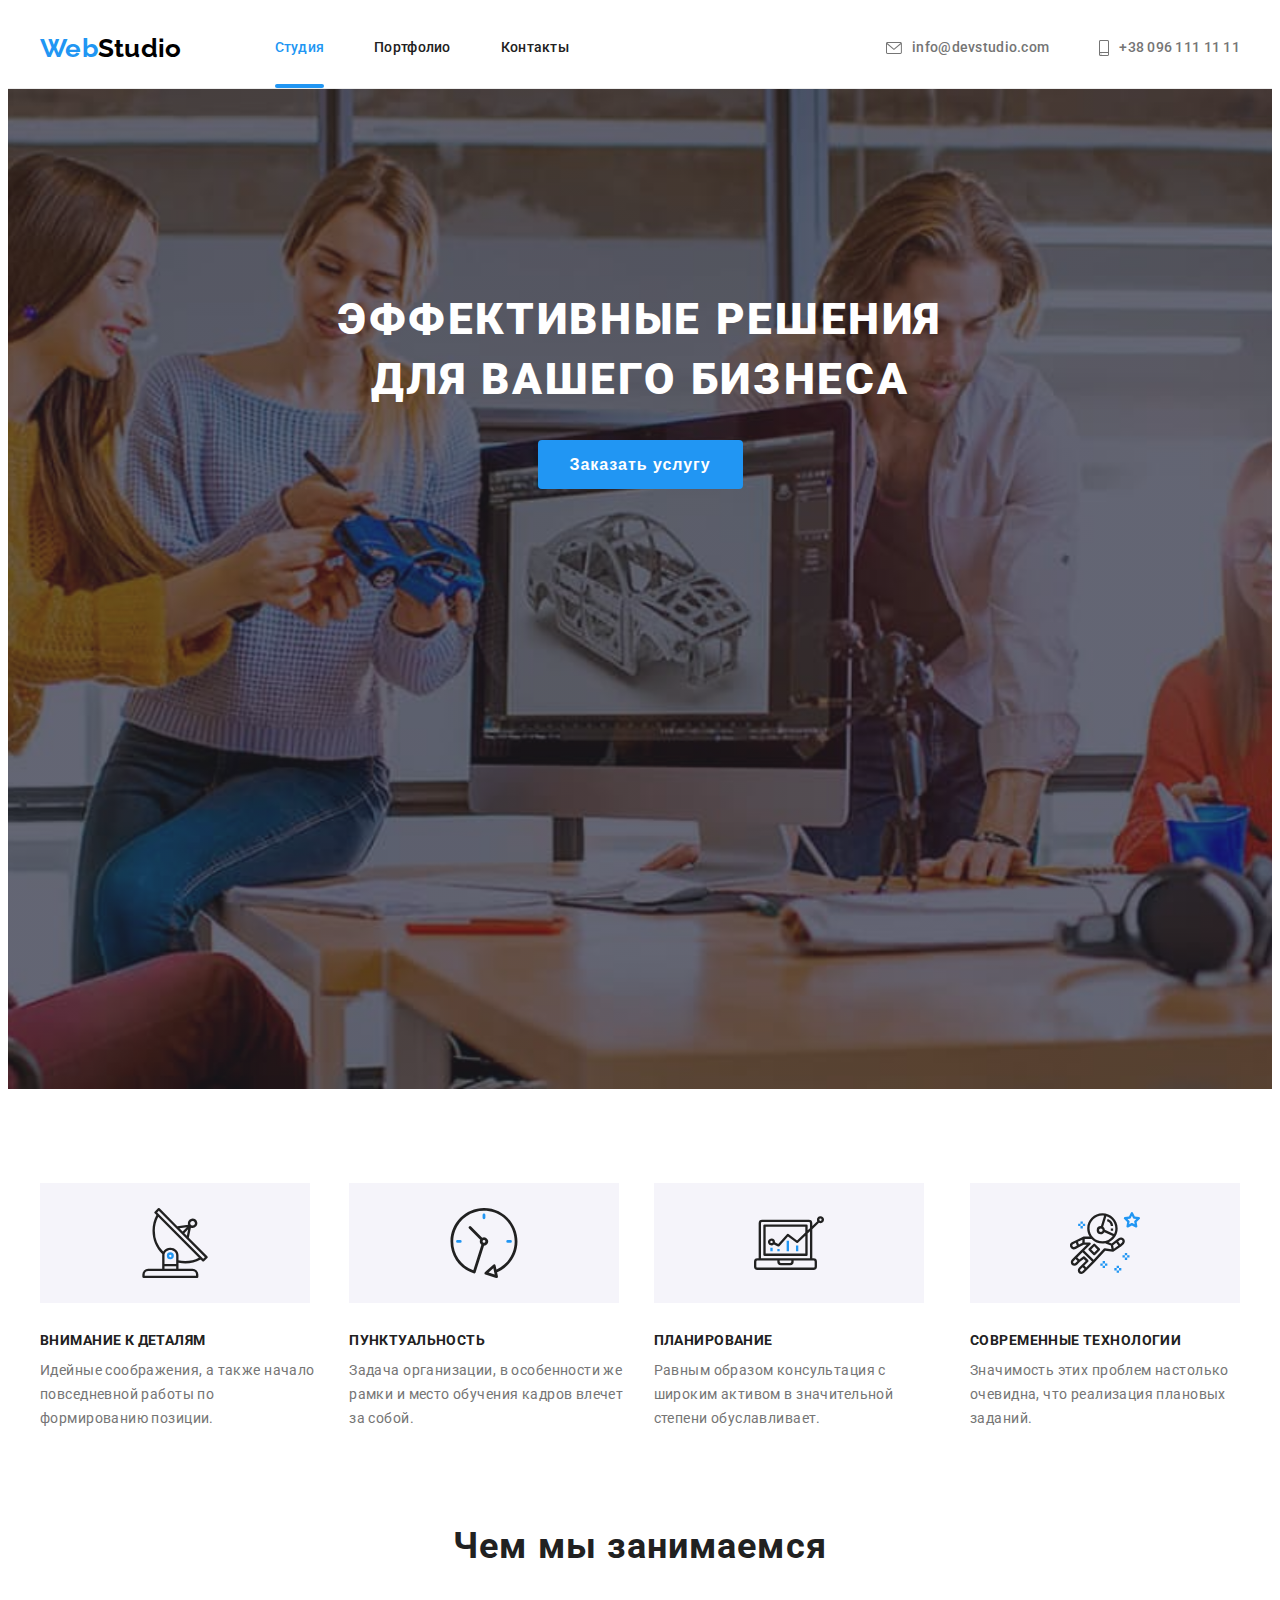
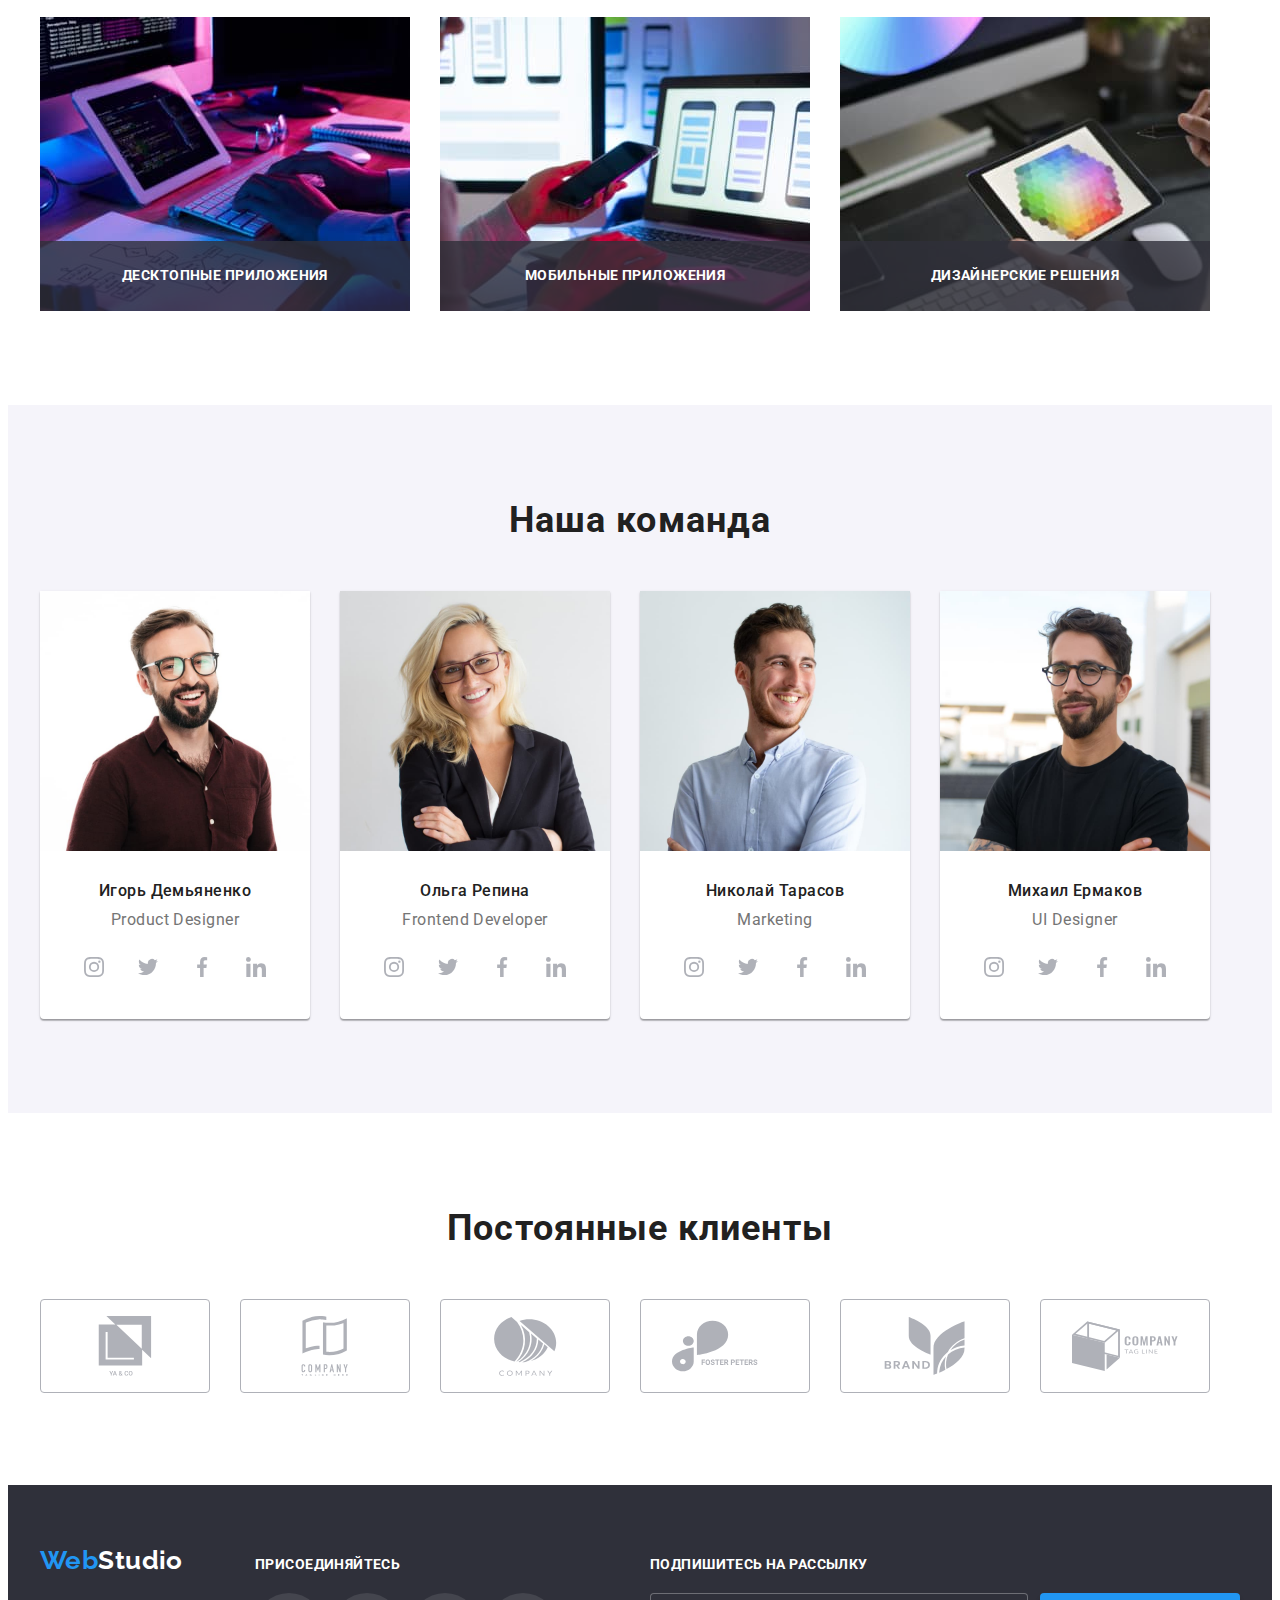
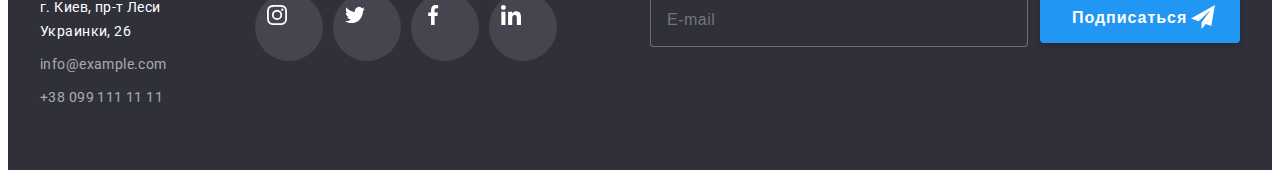
==== index.html @ f6c17d94 "sass" ====
<!DOCTYPE html>
<html lang="ru">
    <head>
        <meta charset="UTF-8">
        <meta http-equiv="X-UA-Compatible" content="IE=edge">
        <meta name="viewport" content="width=device-width, initial-scale=1.0">
        <title>Document</title>
        <link rel="preconnect" href="https://fonts.gstatic.com">
        <link href="https://fonts.googleapis.com/css2?family=Raleway:wght@700&family=Roboto:wght@400;500;700;900&display=swap"
            rel="stylesheet">
            <link rel="stylesheet" href="https://cdnjs.cloudflare.com/ajax/libs/modern-normalize/1.0.0/modern-normalize.min.css"
                integrity="sha512-ISS7cAi1PEhQ8jnbJpJZMd29NlhNj4AWYyLOSp2CE/CsHxTCu+r+t0D2yoJudVrd0/8fTVPUVDzY5Tvli75u/g=="
                crossorigin="anonymous" referrerpolicy="no-referrer" />
        <link rel="stylesheet" href="./css/styles.css">
    </head>
    <body>
            <!-- Header -->
            <header class="header">
                <div class="container main-nav">
                <nav>
                    <div class="main-nav">
                    <a href="" class="logo"><span class="logo-web">Web</span>Studio</a>
                    <ul class="site-nav">
                        <li class="item"><a href="" class="site-nav-list current">Студия</a></li>
                        <li class="item"><a href="portfolio.html" class="site-nav-list">Портфолио</a></li>
                        <li class="item"><a href="" class="site-nav-list">Контакты</a></li>
                    </ul>
                    </div>
                </nav>
                <ul class="site-link">
                    <li class="item">
                        <a href="info@devstudio.com" class="link">
                            <svg class="header-icons" width=16px height=12px>
                                <use href="./images/icons.svg#icon-envelope"></use>
                            </svg>
                            info@devstudio.com</a></li>
                   <li class="item"><a href="tel:+380961111111" class="link">
                    <svg class="header-icons" width=10px height=16px>
                        <use href="./images/icons.svg#icon-smartphone"></use>
                    </svg>
                    +38 096 111 11 11</a></li>
                </ul>
                </div>
            </header>
            <main>
                <!-- Герой -->
                <section class="hero">
                    <h1 class="hero-title">Эффективные решения для вашего бизнеса</h1>
                    <p><button type="button" class="button" data-modal-open>Заказать услугу</button></p>
                <!-- Модальное окно -->
                    <div class="backdrop is-hidden" data-modal>
                        <div class="modal">
                            <form class="form">
                                
                                <b class="bold">Оставьте свои данные, мы вам перезвоним</b>
                                <label class="label">
                                    <span class="label-name">Имя</span>
                                    <svg class="form-icons" width=18px height=18px>
                                        <use href="./images/icons.svg#icon-person-black-18dp-1-1"> </use>
                                    </svg>
                                    <input type="text" name="name" class="input">
                                </label>
                                <label class="label">
                                   <span class="label-name">Телефон</span>
                                    <svg class="form-icons" width=18px height=18px>
                                        <use href="./images/icons.svg#icon-phone-black-18dp-1-1"> </use>
                                    </svg>
                                    <input type="tel" name="tel" class="input">
                                </label>
                                <label class="label">
                                    <span class="label-name">Почта</span>
                                    <svg class="form-icons" width=18px height=18px>
                                        <use href="./images/icons.svg#icon-email-black-18dp-1-1"> </use>
                                    </svg>
                                    <input type="email" name="email" class="input">
                                </label>
                                <label class="label">
                                    <span class="label-name">Коментарии</span>
                                    <textarea class="textarea" name="comments" placeholder="Введите текст"></textarea>
                                </label>
                                <label class="checkox-label">
                                <input type="checkbox" name="policy" class="checkbox">
                                <span class="checkbox-text"><span class="checkbox-icon"></span>Соглашаюсь с рассылкой и
                                    принимаю
                                    <a href="" class="checkbox-link">Условия договора</a>
                                </span>
                            </label>
                                <button type="submit" class="submit-button">Отправить</button>
                                
                            </form>
                            <button class="close-button" data-modal-close>
                                <svg width=18px height=18px>
                                    <use href="./images/icons.svg#icon-close"></use>
                                </svg>
                            </button>
                        </div>

                    </div>
                </section>
                <!-- Advantage -->
                <section class="advantage section">
                    <!-- Скрытый заголовок -->
                    <div class="container">
                    <h2 class="visually-hidden">Преимущество компании</h2>
                    <ul class="advantage-list">
                        <li class="box">
                            <div class="icons">
                                <svg class="advantage-icons"width=70px height=70px >
                                    <use href="./images/icons.svg#icon-advantage1" > </use>
                                </svg>
                            </div>
                            <h3 class="advantage-title">Внимание к деталям</h3>
                            <p>Идейные соображения, а также начало повседневной работы по формированию позиции.</p>
                        </li>
                        <li class="box">
                            <div class="icons">
                            <svg class="advantage-icons" width=70px height=70px >
                                <use href="./images/icons.svg#icon-advantage2"> </use>
                            </svg>
                            </div>
                            <h3 class="advantage-title">Пунктуальность</h3>
                            <p>Задача организации, в особенности же рамки и место обучения кадров влечет за собой.</p>
                        </li>
                        <li class="box">
                            <div class="icons">
                            <svg class="advantage-icons"width=70px height=70px >
                                <use href="./images/icons.svg#icon-advantage3"> </use>
                            </svg>
                            </div>
                            <h3 class="advantage-title">Планирование</h3>
                            <p>Равным образом консультация с широким активом в значительной степени обуславливает.</p>
                        <li class="box">
                            <div class="icons">
                            <svg class="advantage-icons"width=70px height=70px >
                                <use href="./images/icons.svg#icon-advantage4"> </use>
                            </svg>
                            </div>
                            <h3 class="advantage-title">Современные технологии</h3>
                            <p>Значимость этих проблем настолько очевидна, что реализация плановых заданий.</p>
                        </li>
                    </ul>
                    </div>
                </section>
                <!-- Сфера деятельности -->
                <section class="framework-section">
                    <div class="container">
                    <h2 class="section-title">Чем мы занимаемся</h2>
                    <ul class="framework-list"> 
                        <li class="box">
                            <div class="overlay">
                                <img src="images/comp.jpg" alt="Компьютер" width="370">
                        <div class="framework-description">
                            <p class="text">Десктопные приложения</p>
                        </div>
                        </div>
                        </li>
                        
                            <li class="box">
                                <div class="overlay">
                                    <img src="images/tel.jpg" alt="Телефон" width="370">
                        <div class="framework-description">
                            <p class="text">Мобильные приложения</p>
                        </div>
                        </div>
                        </li>
                        
                        <li class="box">
                            <div class="overlay">
                                <img src="images/plan.jpg" alt="Планшет" width="370">
                        <div class="framework-description">
                            <p class="text">Дизайнерские решения</p>
                        </div>
                        </div>
                        </li>
                    </ul>
                    </div>
                </section>
                <!-- Команда -->
                <section class="team-section">
                    <div class="container">
                    <h2 class="section-title">Наша команда</h2>
                    <ul class="team-list">
                        <li class="team-box">
                            <img src="images/igor.jpg" alt="Игорь Демьяненко" width="270">
                            <div class="image-description">
                           <h3 class="team-title">Игорь Демьяненко</h3>
                            <p class="team-desctiption">Product Designer</p>
                            </div>
                            <div class="team-social">
                            <ul class="svg-list">
                                <li class="list-social">
                                    <a href="" class="team-link">
                                    <svg class="team-svg">
                                        <use href="./images/icons.svg#icon-instagram"></use>
                                    </svg>
                                    </a>
                                </li>
                                <li class="list-social">
                                    <a href="" class="team-link">
                                    <svg class="team-svg">
                                        <use href="./images/icons.svg#icon-twitter"></use>
                                    </svg>
                                    </a>
                                </li>
                                <li class="list-social">
                                    <a href="" class="team-link">
                                    <svg class="team-svg">
                                        <use href="./images/icons.svg#icon-facebook"></use>
                                    </svg>
                                    </a>
                                </li>
                                <li class="list-social">
                                    <a href="" class="team-link">
                                    <svg class="team-svg">
                                        <use href="./images/icons.svg#icon-linkedin"></use>
                                    </svg>
                                    </a>
                                </li>
                            </ul>
                            </div>
                        </li>
                        <li class="team-box">
                            <img src="images/olga.jpg" alt="Ольга Репина" width="270">
                            <div class="image-description">
                            <h3 class="team-title">Ольга Репина</h3>
                            <p class="team-desctiption">Frontend Developer</p>
                            </div>
                            <div class="team-social">
                                <ul class="svg-list">
                                    <li class="list-social">
                                        <a href="" class="team-link">
                                            <svg class="team-svg">
                                                <use href="./images/icons.svg#icon-instagram"></use>
                                            </svg>
                                        </a>
                                    </li>
                                    <li class="list-social">
                                        <a href="" class="team-link">
                                            <svg class="team-svg">
                                                <use href="./images/icons.svg#icon-twitter"></use>
                                            </svg>
                                        </a>
                                    </li>
                                    <li class="list-social">
                                        <a href="" class="team-link">
                                            <svg class="team-svg">
                                                <use href="./images/icons.svg#icon-facebook"></use>
                                            </svg>
                                        </a>
                                    </li>
                                    <li class="list-social">
                                        <a href="" class="team-link">
                                            <svg class="team-svg">
                                                <use href="./images/icons.svg#icon-linkedin"></use>
                                            </svg>
                                        </a>
                                    </li>
                                </ul>
                            </div>
                        </li>
                        <li class="team-box">
                            <img src="images/kolya.jpg" alt="Николай Тарасов" width="270">
                            <div class="image-description">
                            <h3 class="team-title">Николай Тарасов</h3>
                            <p class="team-desctiption">Marketing</p>
                            </div>
                            <div class="team-social">
                                <ul class="svg-list">
                                    <li class="list-social">
                                        <a href="" class="team-link">
                                            <svg class="team-svg">
                                                <use href="./images/icons.svg#icon-instagram"></use>
                                            </svg>
                                        </a>
                                    </li>
                                    <li class="list-social">
                                        <a href="" class="team-link">
                                            <svg class="team-svg">
                                                <use href="./images/icons.svg#icon-twitter"></use>
                                            </svg>
                                        </a>
                                    </li>
                                    <li class="list-social">
                                        <a href="" class="team-link">
                                            <svg class="team-svg">
                                                <use href="./images/icons.svg#icon-facebook"></use>
                                            </svg>
                                        </a>
                                    </li>
                                    <li class="list-social">
                                        <a href="" class="team-link">
                                            <svg class="team-svg">
                                                <use href="./images/icons.svg#icon-linkedin"></use>
                                            </svg>
                                        </a>
                                    </li>
                                </ul>
                            </div>
                        </li>
                        <li class="team-box">
                            <img src="images/misha.jpg" alt="Михаил Ермаков" width="270">
                            <div class="image-description">
                            <h3 class="team-title">Михаил Ермаков</h3>
                            <p class="team-desctiption">UI Designer</p>
                            </div>
                            <div class="team-social">
                                <ul class="svg-list">
                                    <li class="list-social">
                                        <a href="" class="team-link">
                                            <svg class="team-svg">
                                                <use href="./images/icons.svg#icon-instagram"></use>
                                            </svg>
                                        </a>
                                    </li>
                                    <li class="list-social">
                                        <a href="" class="team-link">
                                            <svg class="team-svg">
                                                <use href="./images/icons.svg#icon-twitter"></use>
                                            </svg>
                                        </a>
                                    </li>
                                    <li class="list-social">
                                        <a href="" class="team-link">
                                            <svg class="team-svg">
                                                <use href="./images/icons.svg#icon-facebook"></use>
                                            </svg>
                                        </a>
                                    </li>
                                    <li class="list-social">
                                        <a href="" class="team-link">
                                            <svg class="team-svg">
                                                <use href="./images/icons.svg#icon-linkedin"></use>
                                            </svg>
                                        </a>
                                    </li>
                                </ul>
                            </div>
                        </li>
                    </ul>
                    </div>
                </section>
                <!-- CLIENTS -->
                <section class="client-section">
                    <div class="container">
                        <h2 class="clients-title">Постоянные клиенты</h2>
        
                        <ul class="clients">
                            <li class="clients-list">
                               <a href="" class="clients-link">
                                    <svg class="clients-svg"  width=106px height=60px>
                                    <use href="./images/icons.svg#icon-client1"></use>
                                </svg>
                                </a>
                            </li>
                            <li class="clients-list">
                                <a href="" class="clients-link">
                                <svg class="clients-svg" width=106px height=60px>
                                <use href="./images/icons.svg#icon-client2"></use>
                            </svg>
                            </a>
                        </li>
                            <li class="clients-list">
                                <a href="" class="clients-link">
                                <svg class="clients-svg" width=106px height=60px>
                                <use href="./images/icons.svg#icon-client3"></use>
                            </svg>
                            </a>
                        </li>
                            <li class="clients-list">
                            <a href="" class="clients-link">
                                <svg class="clients-svg" width=106px height=60px>
                                    <use href="./images/icons.svg#icon-client4"></use>
                                </svg>
                            </a>
                            </li>
                            <li class="clients-list">
                                <a href="" class="clients-link">
                                <svg class="clients-svg" width=106px height=60px>
                                    <use href="./images/icons.svg#icon-client5"></use>
                                </svg>
                                </a>
                            </li>
                            <li class="clients-list">
                                <a href="" class="clients-link">
                                <svg class="clients-svg" width=106px height=60px>
                                    <use href="./images/icons.svg#icon-client6" ></use>
                                </svg>
                                </a>
                            </li>
                        </ul>
               
                    </div>
                </section>
                </a>

            </main>

            <!-- Footer  -->
            <footer class="footer">
                <div class="footer-container">
               <div class="address-div">
                <a href="" class="logo-footer"><span class="logo-web">Web</span>Studio</a>
                <address class="address">
                    <span class="address-company">г. Киев, пр-т Леси Украинки, 26</span>
                    <a href="info@example.com" class="address-link">info@example.com</a>
                    <a href="tel:+380991111111" class="address-link">+38 099 111 11 11</a>
                </address>
                </div>
                <div class="address-social">
                   <p class="social-tittle">Присоединяйтесь</p>
                <ul class="social-icons">
                    <li class="list-social">
                        <a href="" class="footer-link">
                            <svg class="footer-svg">
                                <use href="./images/icons.svg#icon-instagram"></use>
                            </svg>
                        </a>
                    </li>
                    <li class="list-social">
                        <a href="" class="footer-link">
                            <svg class="footer-svg">
                                <use href="./images/icons.svg#icon-twitter"></use>
                            </svg>
                        </a>
                    </li>
                    <li class="list-social">
                        <a href="" class="footer-link">
                            <svg class="footer-svg">
                                <use href="./images/icons.svg#icon-facebook"></use>
                            </svg>
                        </a>
                    </li>
                    <li class="list-social">
                        <a href="" class="footer-link">
                            <svg class="footer-svg">
                                <use href="./images/icons.svg#icon-linkedin"></use>
                            </svg>
                        </a>
                    </li>
                    </ul>
                </div>
                
                <form class="email-forms">
                    <p class="form-tittle">Подпишитесь на рассылку</p>
                    <label class="email-label" for="">
                        <input type="email" name="email" class="email" placeholder="E-mail">
                        <button class="email-button" type="submit">Подписаться
                        <svg class="email-icon" width=24px height=24px>
                            <use href="./images/icons.svg#icon-icon-send-1"></use>
                        </svg>
                        </button>
                    </label>
                </form>
                </div>
                
            </footer>

                                <!-- Модальное окно
                                <div class="backdrop is-hidden">
                                    <div class="modal">
                                        <button class="close-button">
                                            <svg width=18px height=18px>
                                                <use href="./images/icons.svg#icon-close"></use>
                                            </svg>
                                        </button>
                                    </div>
                                
                                </div> -->


            <script src="./js/modal.js"></script>
    </body>
</html>
---- css/styles.css ----
/* title text  #212121 */
/* description #757575 */
:root {
  --title-text-color: #212121;
  --description-color: #757575;
  --accent-color: #2196f3;
  --white-color: #ffffff;
  --icons-color: #afb1b8;
  --bcg-footer: #2f303a;
  --main-margin: 30px;
}
ul {
  list-style: none;
  margin: 0;
  padding: 0;
}
p {
  margin: 0;
  padding: 0;
}

h1,
h2,
h3,
h4,
h5,
h6 {
  margin: 0;
  padding: 0;

  color: var(--title-text-color);

  font-weight: 500;
  font-size: 16px;
  line-height: 1.19;
  letter-spacing: 0.03em;
}

.container {
  width: 1200px;
  margin: 0 auto;
  padding-left: 15px;
  padding-right: 15px;
}

.section {
  padding-top: 94px;
}

img {
  display: block;
}

body {
  color: var(--description-color);

  font-family: Roboto, sans-serif;
  font-weight: 400;
  font-size: 14px;
  line-height: 1.71;
  letter-spacing: 0.03em;
}
/* HEADER  */
.header {
  border-bottom: 1px solid #ececec;

  background-color: var(--white-color);

  font-weight: 500;
  font-size: 14px;
  line-height: 1.14;
  letter-spacing: 0.02em;
}

.main-nav {
  display: flex;
  align-items: center;
}

.site-nav {
  display: flex;
}

.site-nav .item:not(:last-child),
.site-link .item:not(:last-child) {
  margin-right: 50px;
}
.site-link {
  display: flex;
  margin-left: auto;
}

.site-nav .site-nav-list {
  position: relative;
  display: block;
  padding: 32px 0;

  color: var(--title-text-color);
  text-decoration: none;

  transition: 250ms cubic-bezier(0.4, 0, 0.2, 1);
}
.site-nav .site-nav-list:hover,
.site-nav .site-nav-list:focus {
  color: var(--accent-color);
}
.site-nav .site-nav-list.current {
  color: var(--accent-color);
}

.site-nav-list.current::after {
  content: '';
  position: absolute;
  left: 0;
  bottom: 0;
  height: 4px;
  width: 100%;
  background-color: var(--accent-color);
  border-radius: 2px;
}
.site-link .link {
  display: flex;
  align-items: center;
  padding: 32px 0;

  color: var(--description-color);
  text-decoration: none;

  transition: 250ms cubic-bezier(0.4, 0, 0.2, 1);
}

.site-link .link:hover,
.site-link .link:focus {
  color: var(--accent-color);
}

.logo {
  margin-right: 93px;
}

.logo-web {
  color: var(--accent-color);
}

.header .logo {
  color: #000000;
  text-decoration: none;

  font-family: Raleway, sans-serif;
  font-weight: 700;
  font-size: 26px;
  line-height: 1.19;
}

.link .header-icons {
  border: none;
  fill: currentColor;
  margin-right: 10px;
}

/* HERO  */
.hero {
  background-color: #2f303a;
  background-image: linear-gradient(
      to right,
      rgba(47, 48, 58, 0.4),
      rgba(47, 48, 58, 0.4)
    ),
    url(../images/overlay.jpg);
  background-repeat: no-repeat;
  height: 600px;
  max-width: 1600px;
  background-size: cover;
  background-position: center;
  margin-left: auto;
  margin-right: auto;
  text-align: center;
  padding: 200px 0px;
}

.hero .hero-title {
  display: inline-block;
  color: var(--white-color);

  width: 696px;

  margin-top: 0;
  margin-bottom: var(--main-margin);

  font-weight: 900;
  font-size: 44px;
  line-height: 1.37;
  letter-spacing: 0.06em;
  text-transform: uppercase;
}

.hero .button {
  min-width: 200px;
  padding: 10px 32px;
  border: transparent;
  border-radius: 4px;

  background-color: var(--accent-color);
  color: var(--white-color);

  font-weight: 700;
  font-size: 16px;
  line-height: 1.87;
  letter-spacing: 0.06em;
  cursor: pointer;
}

.backdrop {
  position: fixed;
  width: 100%;
  height: 100%;

  background-color: rgba(0, 0, 0, 0.2);

  top: 0;
  left: 0;

  z-index: 1;

  opacity: 1;
  transition: opacity 250ms cubic-bezier(0.4, 0, 0.2, 1);
}

.backdrop.is-hidden {
  opacity: 0;
  pointer-events: none;
}

.modal {
  position: absolute;
  width: 528px;
  height: 581px;

  background-color: var(--white-color);

  border-radius: 4px;

  top: 50%;
  left: 50%;
  transform: translate(-50%, -50%);

  transition: transform 250ms cubic-bezier(0.4, 0, 0.2, 1);
}
.form {
  display: flex;
  flex-direction: column;
  padding: 0 40px;
}

.label {
  position: relative;
  display: flex;
  flex-direction: column;
  justify-content: flex-start;
  align-items: center;
}

.label-name {
  position: absolute;

  top: 0;
  left: 0;
  transform: translatey(-15px);

  font-size: 12px;
  line-height: 0.8;

  margin-bottom: 4px;

  letter-spacing: 0.01em;

  color: var(--description-color);
}

.form-icons {
  position: absolute;
  top: 0;
  left: 0;
  transform: translate(50%, 60%);

  transition: transform 250ms cubic-bezier(0.4, 0, 0.2, 1);
}

.bold {
  font-weight: 700;
  font-size: 20px;
  line-height: 0.8;
  text-align: center;
  letter-spacing: 0.03em;

  color: var(--title-text-color);

  margin-top: 40px;
  margin-bottom: 30px;
}

.input {
  width: 448px;
  height: 40px;
  border: 1px solid rgba(33, 33, 33, 0.2);
  border-radius: 4px;

  padding-left: 40px;

  margin-bottom: 28px;

  transition: transform 250ms cubic-bezier(0.4, 0, 0.2, 1);
}

.label:focus-within > .form-icons,
.label:focus-within > .input,
.label:focus-within > .textarea {
  fill: var(--accent-color);
  outline: none;
  border-color: var(--accent-color);
}

.textarea {
  resize: none;
  width: 448px;
  height: 120px;

  padding-left: 12px;
  padding-top: 10px;

  border: 1px solid rgba(33, 33, 33, 0.2);
  border-radius: 4px;

  margin-bottom: 20px;

  transition: transform 250ms cubic-bezier(0.4, 0, 0.2, 1);
}

.textarea::placeholder {
  color: rgba(0, 0, 0, 0.2);
  font-size: 16px;
  line-height: 1.25;
}

/* .check-icon {
  position: absolute;
  bottom: 120px;
  left: 0;
  transform: translateX(20%);
} */
.checkbox-label {
  display: flex;
  align-items: center;
}

.checkbox {
  position: absolute;
  clip: rect(0 0 0 0);
  width: 1px;
  height: 1px;
  margin: -1px;
}
.checkbox-text {
  display: flex;
  align-items: center;
  margin-left: 32px;
  color: var(--description-color);
  margin-bottom: 30px;
}

.checkbox:checked + .checkbox-text .checkbox-icon {
  border-color: transparent;
  background-image: url('../images/icon-check.svg');
  background-size: contain;
  background-origin: border-box;
  background-color: var(--accent-color);
}

.checkbox-link {
  padding-left: 3px;
  text-decoration: underline;
  color: var(--accent-color);
  margin-left: 0;
}

.checkbox-icon {
  position: absolute;
  left: 52px;
  width: 16px;
  height: 15px;
  border: 2px solid var(--title-text-color);
  border-radius: 4px;
  background-color: var(--white-color);

  transition: 250ms cubic-bezier(0.4, 0, 0.2, 1);
}

.submit-button {
  width: 200px;
  padding: 10px 32px;
  border: transparent;
  border-radius: 4px;

  margin-left: auto;
  margin-right: auto;

  background-color: var(--accent-color);
  color: var(--white-color);

  font-weight: 700;
  font-size: 16px;
  line-height: 1.87;
  letter-spacing: 0.06em;
  cursor: pointer;
}

.backdrop.is-hidden .modal {
  transform: translate(-50%, -50%) scale(1.1);
}

.close-button {
  position: absolute;
  right: 7px;
  top: 7px;

  display: flex;
  justify-content: center;
  align-items: center;

  width: 30px;
  height: 30px;

  fill: #000000;
  background-color: #ffffff;
  border: 1px solid rgba(0, 0, 0, 0.1);
  border-radius: 50px;

  cursor: pointer;
}

.close-button:hover,
.close-button:focus {
  fill: var(--accent-color);
}

/* ADVANTAGE  */

.visually-hidden {
  position: absolute;
  clip: rect(0 0 0 0);
  width: 1px;
  height: 1px;
  margin: -1px;
}

.advantage {
  background-color: var(--white-color);
}

.advantage-list {
  display: flex;
}

/* .advantage-list .box {
  width: 270px;
} */

.advantage-list .box:not(:last-child) {
  margin-right: var(--main-margin);
}

.advantage-title {
  font-weight: 700;
  font-size: 14px;
  line-height: 1.14;
  letter-spacing: 0.03em;
  text-transform: uppercase;
  margin-bottom: 10px;
}

.icons {
  display: flex;
  align-items: center;
  justify-content: center;
  width: 270px;
  height: 120px;
  margin-bottom: var(--main-margin);
  background-color: #f5f4fa;
}

/* FRAMEWORK */

.framework-list {
  display: flex;
  z-index: 2;
}

.framework-list .box:not(:last-child) {
  margin-right: var(--main-margin);
}

.framework-section {
  padding: 94px 0;
}

.overlay {
  position: relative;
  overflow: hidden;
}

.framework-description {
  position: absolute;
  bottom: 0;
  left: 0;
  width: 100%;
  height: 70px;
  background-color: rgba(47, 48, 58, 0.8);
}

.framework-description .text {
  color: var(--white-color);
  font-weight: 700;
  font-size: 14px;
  line-height: 1.14;
  text-align: center;
  letter-spacing: 0.03em;
  text-transform: uppercase;
  padding-top: 27px;
  padding-bottom: 27px;
}

/* TEAM  */
.section-title {
  font-weight: 700;
  font-size: 36px;
  line-height: 1.17;
  text-align: center;
  letter-spacing: 0.03em;

  margin-bottom: 50px;
}
.team-section {
  background-color: #f5f4fa;
}

.team-section {
  padding: 94px 0;
}

.team-desctiption {
  font-size: 16px;
  line-height: 1.19;
  letter-spacing: 0.03em;
}

.team-list {
  display: flex;
}

.team-list .team-box:not(:last-child) {
  margin-right: 30px;
}

.team-list .team-box {
  background-color: #fff;
  border-radius: 0px 0px 4px 4px;
  box-shadow: 0px 1px 3px rgba(0, 0, 0, 0.12), 0px 1px 1px rgba(0, 0, 0, 0.14),
    0px 2px 1px rgba(0, 0, 0, 0.2);
}

.image-description {
  padding-top: 30px;
  padding-bottom: 16px;
  text-align: center;
}

.team-title {
  margin-bottom: 10px;
}

.team-social {
  padding-right: 32px;
  padding-left: 32px;
  padding-bottom: 30px;
}

.svg-list {
  display: flex;
}

.svg-list .list-social:not(:last-child) {
  margin-right: 10px;
}

.team-svg {
  width: 20px;
  height: 20px;
  /* fill: var(--icons-color); */
}

.team-link:hover,
.team-link:focus {
  fill: var(--white-color);
  background-color: var(--accent-color);
  border-radius: 50%;
}

.team-link {
  display: inline-flex;
  padding: 12px 12px;
  fill: var(--icons-color);

  transition: 250ms cubic-bezier(0.4, 0, 0.2, 1);
}

/* CLIENTS */

.clients-list {
  display: flex;
  width: 170px;
  height: 92px;
}

.clients-link {
  display: flex;
  justify-content: center;
  align-items: center;
  width: 100%;
  height: 100%;
  fill: var(--icons-color);
  border: 1px solid;
  border-color: var(--icons-color);
  border-radius: 4px;

  transition: 250ms cubic-bezier(0.4, 0, 0.2, 1);
}

.clients-title {
  font-weight: 700;
  font-size: 36px;
  line-height: 1.17;
  text-align: center;
  letter-spacing: 0.03em;

  margin-bottom: 50px;
}

.clients-list {
  width: 170px;
  height: 92px;
  /* border: 1px solid var(--icons-color);
  border-radius: 4px; */
}

.clients {
  display: flex;
}

.clients .clients-list:not(:last-child) {
  margin-right: var(--main-margin);
}

.clients-link:hover,
.clients-link:focus {
  fill: var(--accent-color);
  border-color: var(--accent-color);
}

/* .clients-svg:hover,
.clients-svg:focus {
  color: var(--accent-color);
  transition: 250ms cubic-bezier(0.4, 0, 0.2, 1);
} */

.client-section {
  padding: 94px 0;
}

/* /* footer  * */

.footer {
  background-color: var(--bcg-footer);
  padding: 60px 0;
  list-style: none;
}

.footer-container {
  width: 1200px;
  margin: 0 auto;
  padding-left: 15px;
  padding-right: 15px;
  display: flex;
  align-items: baseline;
}

.address-div {
  display: inline-block;
}
.logo-footer {
  display: block;
  margin-bottom: 20px;

  color: var(--white-color);
  text-decoration: none;

  font-family: Raleway, sans-serif;
  font-weight: 700;
  font-size: 26px;
  line-height: 1.19;
}
.address-company {
  display: block;
  margin-bottom: 9px;

  color: var(--white-color);
  font-style: normal;
}
.address .address-link {
  display: block;
  color: rgba(255, 255, 255, 0.6);
  text-decoration: none;
  font-style: normal;
}

.address .address-link:not(:last-child) {
  margin-bottom: 9px;
}

.address-social .social-tittle {
  font-family: Roboto;
  font-style: normal;
  font-weight: 700;
  font-size: 14px;
  line-height: 1.14;
  letter-spacing: 0.03em;
  text-transform: uppercase;
  color: var(--white-color);

  padding-bottom: 20px;
}

.address-social {
  margin-left: 70px;
}

.svg-list {
  display: flex;
}

.svg-list .list-social:not(:last-child) {
  margin-right: 10px;
}

.footer-svg {
  width: 20px;
  height: 20px;
}

.footer-link:hover,
.footer-link:focus {
  fill: var(--white-color);
  background-color: var(--accent-color);
  border-radius: 50%;
}

.footer-link {
  width: 44px;
  height: 44px;
  padding: 12px 12px;
  display: inline-flex;
  fill: var(--white-color);
  border-radius: 50%;
  background-color: rgba(255, 255, 255, 0.1);

  transition: 250ms cubic-bezier(0.4, 0, 0.2, 1);
}

.social-icons .list-social:not(:last-child) {
  margin-right: 10px;
}

.social-icons {
  display: flex;
}

/* FORMS */

.form-tittle {
  font-family: Roboto;
  font-style: normal;
  font-weight: 700;
  font-size: 14px;
  line-height: 1.14;
  letter-spacing: 0.03em;
  text-transform: uppercase;
  color: var(--white-color);

  padding-bottom: 20px;
}

.email-forms {
  margin-left: 93px;
}

.email {
  background-color: var(--bcg-footer);

  width: 358px;
  height: 50px;

  border: 1px solid rgba(255, 255, 255, 0.3);
  border-radius: 4px;

  font-weight: 400;
  font-size: 16px;
  line-height: 1.13;

  letter-spacing: 0.03em;

  color: rgba(255, 255, 255, 0.6);

  padding-left: 16px;
}

.email:focus {
  outline: none;
  border-color: var(--accent-color);
}

.email-button {
  background-color: var(--accent-color);

  min-width: 200px;
  height: 50px;

  width: 200px;
  padding: 10px 32px;
  border: transparent;
  border-radius: 4px;

  background-color: var(--accent-color);
  color: var(--white-color);

  font-weight: 700;
  font-size: 16px;
  line-height: 1.87;
  letter-spacing: 0.06em;
  cursor: pointer;
  box-shadow: 0px 4px 4px rgba(0, 0, 0, 0.15);

  text-align: start;

  margin-left: 12px;
}

.email-label {
  position: relative;
  display: inline-flex;
}

.email-icon {
  position: absolute;

  top: 0;
  right: 25px;
  transform: translateY(50%);
}

/* Portfolio products */

.product-section {
  background-color: var(--white-color);

  padding: 94px 0;
}

.product-list {
  display: flex;
  justify-content: center;
  margin-bottom: 50px;
}

.product-list .item:not(:last-child) {
  margin-right: 8px;
}

.product-list .product-button {
  font-family: Roboto;
  font-style: normal;
  font-weight: 500;
  font-size: 16px;
  line-height: 1.6;
  letter-spacing: 0.03em;
  color: var(--title-text-color);
  background-color: #f5f4fa;
  border: none;

  transition: 250ms cubic-bezier(0.4, 0, 0.2, 1);

  padding: 6px 22px;
}

.product-list .product-button:hover,
.product-list .product-button:focus {
  color: var(--white-color);
  background-color: var(--accent-color);

  font-weight: 500;
  font-size: 16px;
  line-height: 1.6;
  letter-spacing: 0.03em;
  cursor: pointer;
  box-shadow: 0px 3px 1px rgba(0, 0, 0, 0.1), 0px 1px 2px rgba(0, 0, 0, 0.08),
    0px 2px 2px rgba(0, 0, 0, 0.12);
}

.product-title {
  font-weight: 700;
  font-size: 18px;
  line-height: 2;
  letter-spacing: 0.06em;

  margin-bottom: 4px;
}

.product-description {
  font-weight: 400;
  font-size: 16px;
  line-height: 1.9;
  letter-spacing: 0.03em;
}

.title-description {
  padding: 20px 24px;
  border-left: 1px solid #eeeeee;
  border-right: 1px solid #eeeeee;
  border-bottom: 1px solid #eeeeee;
}

.products {
  display: flex;
  flex-wrap: wrap;
  margin-right: calc(-1 * var(--main-margin));
  margin-bottom: calc(-1 * var(--main-margin));
}

.products > .product-item {
  flex-basis: calc(100% / 3 - var(--main-margin));
  margin-right: var(--main-margin);
  margin-bottom: var(--main-margin);

  transition: 250ms cubic-bezier(0.4, 0, 0.2, 1);
}

.products .product-item:hover,
.products .product-item:focus {
  box-shadow: 0px 1px 1px rgba(0, 0, 0, 0.12), 0px 4px 4px rgba(0, 0, 0, 0.06),
    1px 4px 6px rgba(0, 0, 0, 0.16);
  cursor: pointer;
}

.portfolio-overlay {
  position: relative;
  overflow: hidden;
}

.portfolio-text {
  position: absolute;
  width: 100%;
  height: 100%;
  top: 0;
  left: 0;
  padding: 63px 24px;
  background-color: rgba(33, 150, 243, 0.9);

  transform: translateY(100%);
  opacity: 0;

  transition: transform 250ms cubic-bezier(0.4, 0, 0.2, 1),
    opacity 250ms cubic-bezier(0.4, 0, 0.2, 1);
}

.product-item:hover .portfolio-text,
.product-item:focus .portfolio-text {
  transform: translateY(0);
  opacity: 1;
  cursor: pointer;
}
.p-text {
  color: var(--white-color);
  font-size: 18px;
  line-height: 1.56;
}
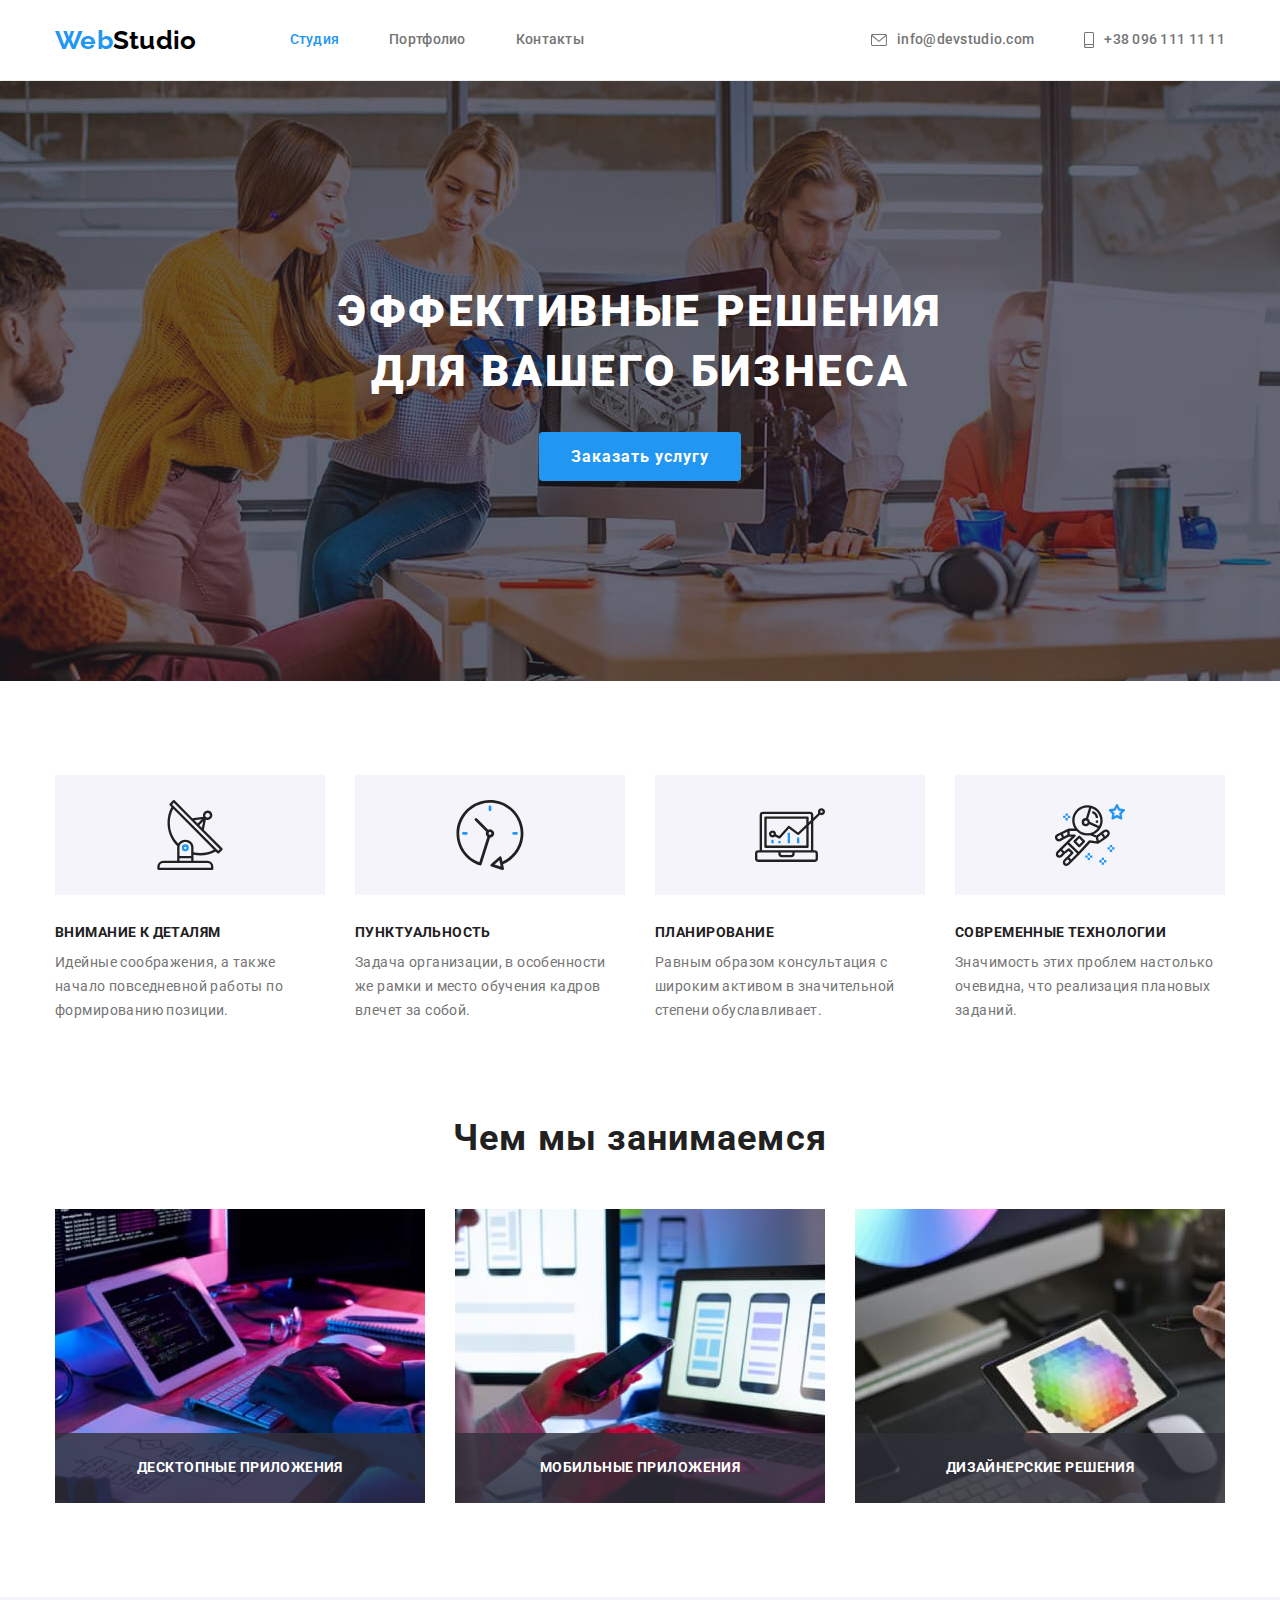
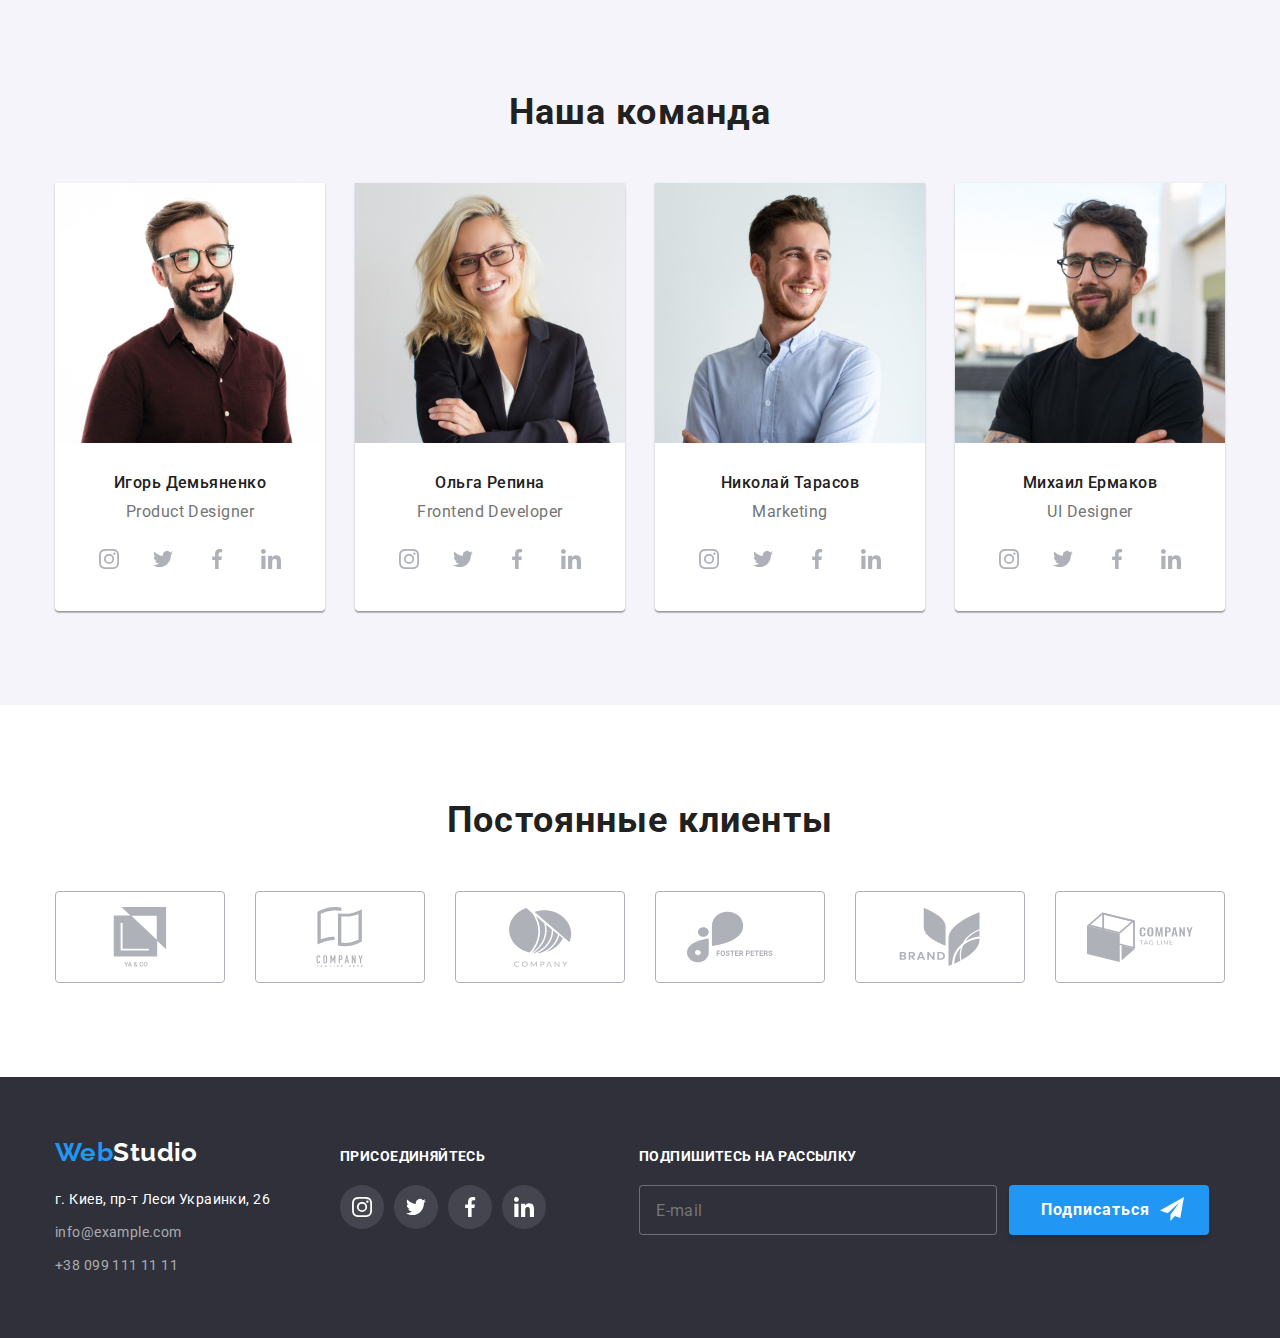
==== commit 7f60f15b: "sass" ====
--- a/index.html
+++ b/index.html
@@ -8,87 +8,86 @@
         <link rel="preconnect" href="https://fonts.gstatic.com">
         <link href="https://fonts.googleapis.com/css2?family=Raleway:wght@700&family=Roboto:wght@400;500;700;900&display=swap"
             rel="stylesheet">
-            <link rel="stylesheet" href="https://cdnjs.cloudflare.com/ajax/libs/modern-normalize/1.0.0/modern-normalize.min.css"
-                integrity="sha512-ISS7cAi1PEhQ8jnbJpJZMd29NlhNj4AWYyLOSp2CE/CsHxTCu+r+t0D2yoJudVrd0/8fTVPUVDzY5Tvli75u/g=="
-                crossorigin="anonymous" referrerpolicy="no-referrer" />
-        <link rel="stylesheet" href="./css/styles.css">
+        <link rel="stylesheet" href="./css/main.min.css">
     </head>
     <body>
             <!-- Header -->
             <header class="header">
-                <div class="container main-nav">
+                <div class="container">
+                    <div class="main-nav">
                 <nav>
-                    <div class="main-nav">
-                    <a href="" class="logo"><span class="logo-web">Web</span>Studio</a>
-                    <ul class="site-nav">
-                        <li class="item"><a href="" class="site-nav-list current">Студия</a></li>
-                        <li class="item"><a href="portfolio.html" class="site-nav-list">Портфолио</a></li>
-                        <li class="item"><a href="" class="site-nav-list">Контакты</a></li>
+                    <div class="navigation">
+                    <a href="" class="navigation__logo"><span class="logo--blue">Web</span>Studio</a>
+                    <ul class="navigation__site-nav">
+                        <li class="navigation__item"><a href="" class="navigation__link navigation__link--current">Студия</a></li>
+                        <li class="navigation__item"><a href="portfolio.html" class="navigation__link">Портфолио</a></li>
+                        <li class="navigation__item"><a href="" class="navigation__link">Контакты</a></li>
                     </ul>
                     </div>
                 </nav>
                 <ul class="site-link">
-                    <li class="item">
-                        <a href="info@devstudio.com" class="link">
-                            <svg class="header-icons" width=16px height=12px>
+                    <li class="site-link__item">
+                        <a href="info@devstudio.com" class="site-link__info">
+                            <svg class="site-link__icons" width=16px height=12px>
                                 <use href="./images/icons.svg#icon-envelope"></use>
                             </svg>
                             info@devstudio.com</a></li>
-                   <li class="item"><a href="tel:+380961111111" class="link">
-                    <svg class="header-icons" width=10px height=16px>
+                   <li class="site-link__item"><a href="tel:+380961111111" class="site-link__info">
+                    <svg class="site-link__icons" width=10px height=16px>
                         <use href="./images/icons.svg#icon-smartphone"></use>
                     </svg>
                     +38 096 111 11 11</a></li>
                 </ul>
                 </div>
+                </div>
             </header>
             <main>
                 <!-- Герой -->
                 <section class="hero">
-                    <h1 class="hero-title">Эффективные решения для вашего бизнеса</h1>
+                    <h1 class="hero__title">Эффективные решения для вашего бизнеса</h1>
                     <p><button type="button" class="button" data-modal-open>Заказать услугу</button></p>
                 <!-- Модальное окно -->
-                    <div class="backdrop is-hidden" data-modal>
+                    <div class="backdrop backdrop--is-hidden" data-modal>
                         <div class="modal">
                             <form class="form">
                                 
-                                <b class="bold">Оставьте свои данные, мы вам перезвоним</b>
-                                <label class="label">
-                                    <span class="label-name">Имя</span>
-                                    <svg class="form-icons" width=18px height=18px>
+                                <b class="form__tittle--bold">Оставьте свои данные, мы вам перезвоним</b>
+                                <label class="form__label">
+                                    <span class="form__label-name">Имя</span>
+                                    <svg class="form__icons" width=18px height=18px>
                                         <use href="./images/icons.svg#icon-person-black-18dp-1-1"> </use>
                                     </svg>
-                                    <input type="text" name="name" class="input">
+                                    <input type="text" name="name" class="form__input">
                                 </label>
-                                <label class="label">
-                                   <span class="label-name">Телефон</span>
-                                    <svg class="form-icons" width=18px height=18px>
+                                <label class="form__label">
+                                   <span class="form__label-name">Телефон</span>
+                                    <svg class="form__icons" width=18px height=18px>
                                         <use href="./images/icons.svg#icon-phone-black-18dp-1-1"> </use>
                                     </svg>
-                                    <input type="tel" name="tel" class="input">
+                                    <input type="tel" name="tel" class="form__input">
                                 </label>
-                                <label class="label">
-                                    <span class="label-name">Почта</span>
-                                    <svg class="form-icons" width=18px height=18px>
+                                <label class="form__label">
+                                    <span class="form__label-name">Почта</span>
+                                    <svg class="form__icons" width=18px height=18px>
                                         <use href="./images/icons.svg#icon-email-black-18dp-1-1"> </use>
                                     </svg>
-                                    <input type="email" name="email" class="input">
+                                    <input type="email" name="email" class="form__input">
                                 </label>
-                                <label class="label">
-                                    <span class="label-name">Коментарии</span>
-                                    <textarea class="textarea" name="comments" placeholder="Введите текст"></textarea>
+                                <label class="form__label">
+                                    <span class="form__label-name">Коментарии</span>
+                                    <textarea class="form__textarea" name="comments" placeholder="Введите текст"></textarea>
                                 </label>
-                                <label class="checkox-label">
-                                <input type="checkbox" name="policy" class="checkbox">
-                                <span class="checkbox-text"><span class="checkbox-icon"></span>Соглашаюсь с рассылкой и
+                                <label class="form__checkox-label">
+                                <input type="checkbox" name="policy" class="form__checkbox">
+                                <span class="form__checkbox-text"><span class="form__checkbox-icon"></span>Соглашаюсь с рассылкой и
                                     принимаю
-                                    <a href="" class="checkbox-link">Условия договора</a>
+                                    <a href="" class="form__checkbox-link">Условия договора</a>
                                 </span>
                             </label>
-                                <button type="submit" class="submit-button">Отправить</button>
+                                <button type="submit" class="form__submit-button">Отправить</button>
                                 
                             </form>
-                            <button class="close-button" data-modal-close>
+                            <button class="form__close-button" data-modal-close>
                                 <svg width=18px height=18px>
                                     <use href="./images/icons.svg#icon-close"></use>
                                 </svg>
@@ -98,77 +97,77 @@
                     </div>
                 </section>
                 <!-- Advantage -->
-                <section class="advantage section">
+                <section class="advantage-section">
                     <!-- Скрытый заголовок -->
                     <div class="container">
                     <h2 class="visually-hidden">Преимущество компании</h2>
-                    <ul class="advantage-list">
-                        <li class="box">
-                            <div class="icons">
-                                <svg class="advantage-icons"width=70px height=70px >
+                    <ul class="advantage">
+                        <li class="advantage__list">
+                            <div class="advantage__icons">
+                                <svg width=70px height=70px >
                                     <use href="./images/icons.svg#icon-advantage1" > </use>
                                 </svg>
                             </div>
-                            <h3 class="advantage-title">Внимание к деталям</h3>
+                            <h3 class="advantage__title">Внимание к деталям</h3>
                             <p>Идейные соображения, а также начало повседневной работы по формированию позиции.</p>
                         </li>
-                        <li class="box">
-                            <div class="icons">
-                            <svg class="advantage-icons" width=70px height=70px >
+                        <li class="advantage__list">
+                            <div class="advantage__icons">
+                            <svg width=70px height=70px >
                                 <use href="./images/icons.svg#icon-advantage2"> </use>
                             </svg>
                             </div>
-                            <h3 class="advantage-title">Пунктуальность</h3>
+                            <h3 class="advantage__title">Пунктуальность</h3>
                             <p>Задача организации, в особенности же рамки и место обучения кадров влечет за собой.</p>
                         </li>
-                        <li class="box">
-                            <div class="icons">
-                            <svg class="advantage-icons"width=70px height=70px >
+                        <li class="advantage__list">
+                            <div class="advantage__icons">
+                            <svg width=70px height=70px >
                                 <use href="./images/icons.svg#icon-advantage3"> </use>
                             </svg>
                             </div>
-                            <h3 class="advantage-title">Планирование</h3>
+                            <h3 class="advantage__title">Планирование</h3>
                             <p>Равным образом консультация с широким активом в значительной степени обуславливает.</p>
-                        <li class="box">
-                            <div class="icons">
-                            <svg class="advantage-icons"width=70px height=70px >
+                        <li class="advantage__list">
+                            <div class="advantage__icons">
+                            <svg width=70px height=70px >
                                 <use href="./images/icons.svg#icon-advantage4"> </use>
                             </svg>
                             </div>
-                            <h3 class="advantage-title">Современные технологии</h3>
+                            <h3 class="advantage__title">Современные технологии</h3>
                             <p>Значимость этих проблем настолько очевидна, что реализация плановых заданий.</p>
                         </li>
                     </ul>
                     </div>
                 </section>
                 <!-- Сфера деятельности -->
-                <section class="framework-section">
+                <section class="framework">
                     <div class="container">
-                    <h2 class="section-title">Чем мы занимаемся</h2>
-                    <ul class="framework-list"> 
-                        <li class="box">
-                            <div class="overlay">
+                    <h2 class="framework__title">Чем мы занимаемся</h2>
+                    <ul class="framework__list"> 
+                        <li class="framework__item">
+                            <div class="framework__overlay">
                                 <img src="images/comp.jpg" alt="Компьютер" width="370">
-                        <div class="framework-description">
-                            <p class="text">Десктопные приложения</p>
+                        <div class="framework__description">
+                            <p class="framework__text">Десктопные приложения</p>
                         </div>
                         </div>
                         </li>
                         
-                            <li class="box">
-                                <div class="overlay">
+                            <li class="framework__item">
+                                <div class="framework__overlay">
                                     <img src="images/tel.jpg" alt="Телефон" width="370">
-                        <div class="framework-description">
-                            <p class="text">Мобильные приложения</p>
+                        <div class="framework__description">
+                            <p class="framework__text">Мобильные приложения</p>
                         </div>
                         </div>
                         </li>
                         
-                        <li class="box">
-                            <div class="overlay">
+                        <li class="framework__item">
+                            <div class="framework__overlay">
                                 <img src="images/plan.jpg" alt="Планшет" width="370">
-                        <div class="framework-description">
-                            <p class="text">Дизайнерские решения</p>
+                        <div class="framework__description">
+                            <p class="framework__text">Дизайнерские решения</p>
                         </div>
                         </div>
                         </li>
@@ -176,42 +175,42 @@
                     </div>
                 </section>
                 <!-- Команда -->
-                <section class="team-section">
+                <section class="team">
                     <div class="container">
-                    <h2 class="section-title">Наша команда</h2>
-                    <ul class="team-list">
-                        <li class="team-box">
+                    <h2 class="team__title">Наша команда</h2>
+                    <ul class="team__list">
+                        <li class="team__box">
                             <img src="images/igor.jpg" alt="Игорь Демьяненко" width="270">
-                            <div class="image-description">
-                           <h3 class="team-title">Игорь Демьяненко</h3>
-                            <p class="team-desctiption">Product Designer</p>
+                            <div class="team__image-description">
+                           <h3 class="team__name">Игорь Демьяненко</h3>
+                            <p class="team__desctiption">Product Designer</p>
                             </div>
                             <div class="team-social">
-                            <ul class="svg-list">
-                                <li class="list-social">
-                                    <a href="" class="team-link">
-                                    <svg class="team-svg">
+                            <ul class="team-social__list">
+                                <li class="team-social__item">
+                                    <a href="" class="team-social__link">
+                                    <svg class="team-social__icon">
                                         <use href="./images/icons.svg#icon-instagram"></use>
                                     </svg>
                                     </a>
                                 </li>
-                                <li class="list-social">
-                                    <a href="" class="team-link">
-                                    <svg class="team-svg">
+                                <li class="team-social__item">
+                                    <a href="" class="team-social__link">
+                                    <svg class="team-social__icon">
                                         <use href="./images/icons.svg#icon-twitter"></use>
                                     </svg>
                                     </a>
                                 </li>
-                                <li class="list-social">
-                                    <a href="" class="team-link">
-                                    <svg class="team-svg">
+                                <li class="team-social__item">
+                                    <a href="" class="team-social__link">
+                                    <svg class="team-social__icon">
                                         <use href="./images/icons.svg#icon-facebook"></use>
                                     </svg>
                                     </a>
                                 </li>
-                                <li class="list-social">
-                                    <a href="" class="team-link">
-                                    <svg class="team-svg">
+                                <li class="team-social__item">
+                                    <a href="" class="team-social__link">
+                                    <svg class="team-social__icon">
                                         <use href="./images/icons.svg#icon-linkedin"></use>
                                     </svg>
                                     </a>
@@ -219,38 +218,38 @@
                             </ul>
                             </div>
                         </li>
-                        <li class="team-box">
+                        <li class="team__box">
                             <img src="images/olga.jpg" alt="Ольга Репина" width="270">
-                            <div class="image-description">
-                            <h3 class="team-title">Ольга Репина</h3>
-                            <p class="team-desctiption">Frontend Developer</p>
+                            <div class="team__image-description">
+                            <h3 class="team__name">Ольга Репина</h3>
+                            <p class="team__desctiption">Frontend Developer</p>
                             </div>
                             <div class="team-social">
-                                <ul class="svg-list">
-                                    <li class="list-social">
-                                        <a href="" class="team-link">
-                                            <svg class="team-svg">
+                                <ul class="team-social__list">
+                                    <li class="team-social__item">
+                                        <a href="" class="team-social__link">
+                                            <svg class="team-social__icon">
                                                 <use href="./images/icons.svg#icon-instagram"></use>
                                             </svg>
                                         </a>
                                     </li>
-                                    <li class="list-social">
-                                        <a href="" class="team-link">
-                                            <svg class="team-svg">
+                                    <li class="team-social__item">
+                                        <a href="" class="team-social__link">
+                                            <svg class="team-social__icon">
                                                 <use href="./images/icons.svg#icon-twitter"></use>
                                             </svg>
                                         </a>
                                     </li>
-                                    <li class="list-social">
-                                        <a href="" class="team-link">
-                                            <svg class="team-svg">
+                                    <li class="team-social__item">
+                                        <a href="" class="team-social__link">
+                                            <svg class="team-social__icon">
                                                 <use href="./images/icons.svg#icon-facebook"></use>
                                             </svg>
                                         </a>
                                     </li>
-                                    <li class="list-social">
-                                        <a href="" class="team-link">
-                                            <svg class="team-svg">
+                                    <li class="team-social__item">
+                                        <a href="" class="team-social__link">
+                                            <svg class="team-social__icon">
                                                 <use href="./images/icons.svg#icon-linkedin"></use>
                                             </svg>
                                         </a>
@@ -258,38 +257,38 @@
                                 </ul>
                             </div>
                         </li>
-                        <li class="team-box">
+                        <li class="team__box">
                             <img src="images/kolya.jpg" alt="Николай Тарасов" width="270">
-                            <div class="image-description">
-                            <h3 class="team-title">Николай Тарасов</h3>
-                            <p class="team-desctiption">Marketing</p>
+                            <div class="team__image-description">
+                            <h3 class="team__name">Николай Тарасов</h3>
+                            <p class="team__desctiption">Marketing</p>
                             </div>
                             <div class="team-social">
-                                <ul class="svg-list">
-                                    <li class="list-social">
-                                        <a href="" class="team-link">
-                                            <svg class="team-svg">
+                                <ul class="team-social__list">
+                                    <li class="team-social__item">
+                                        <a href="" class="team-social__link">
+                                            <svg class="team-social__icon">
                                                 <use href="./images/icons.svg#icon-instagram"></use>
                                             </svg>
                                         </a>
                                     </li>
-                                    <li class="list-social">
-                                        <a href="" class="team-link">
-                                            <svg class="team-svg">
+                                    <li class="team-social__item">
+                                        <a href="" class="team-social__link">
+                                            <svg class="team-social__icon">
                                                 <use href="./images/icons.svg#icon-twitter"></use>
                                             </svg>
                                         </a>
                                     </li>
-                                    <li class="list-social">
-                                        <a href="" class="team-link">
-                                            <svg class="team-svg">
+                                    <li class="team-social__item">
+                                        <a href="" class="team-social__link">
+                                            <svg class="team-social__icon">
                                                 <use href="./images/icons.svg#icon-facebook"></use>
                                             </svg>
                                         </a>
                                     </li>
-                                    <li class="list-social">
-                                        <a href="" class="team-link">
-                                            <svg class="team-svg">
+                                    <li class="team-social__item">
+                                        <a href="" class="team-social__link">
+                                            <svg class="team-social__icon">
                                                 <use href="./images/icons.svg#icon-linkedin"></use>
                                             </svg>
                                         </a>
@@ -297,38 +296,38 @@
                                 </ul>
                             </div>
                         </li>
-                        <li class="team-box">
+                        <li class="team__box">
                             <img src="images/misha.jpg" alt="Михаил Ермаков" width="270">
-                            <div class="image-description">
-                            <h3 class="team-title">Михаил Ермаков</h3>
-                            <p class="team-desctiption">UI Designer</p>
+                            <div class="team__image-description">
+                            <h3 class="team__name">Михаил Ермаков</h3>
+                            <p class="team__desctiption">UI Designer</p>
                             </div>
                             <div class="team-social">
-                                <ul class="svg-list">
-                                    <li class="list-social">
-                                        <a href="" class="team-link">
-                                            <svg class="team-svg">
+                                <ul class="team-social__list">
+                                    <li class="team-social__item">
+                                        <a href="" class="team-social__link">
+                                            <svg class="team-social__icon">
                                                 <use href="./images/icons.svg#icon-instagram"></use>
                                             </svg>
                                         </a>
                                     </li>
-                                    <li class="list-social">
-                                        <a href="" class="team-link">
-                                            <svg class="team-svg">
+                                    <li class="team-social__item">
+                                        <a href="" class="team-social__link">
+                                            <svg class="team-social__icon">
                                                 <use href="./images/icons.svg#icon-twitter"></use>
                                             </svg>
                                         </a>
                                     </li>
-                                    <li class="list-social">
-                                        <a href="" class="team-link">
-                                            <svg class="team-svg">
+                                    <li class="team-social__item">
+                                        <a href="" class="team-social__link">
+                                            <svg class="team-social__icon">
                                                 <use href="./images/icons.svg#icon-facebook"></use>
                                             </svg>
                                         </a>
                                     </li>
-                                    <li class="list-social">
-                                        <a href="" class="team-link">
-                                            <svg class="team-svg">
+                                    <li class="team-social__item">
+                                        <a href="" class="team-social__link">
+                                            <svg class="team-social__icon">
                                                 <use href="./images/icons.svg#icon-linkedin"></use>
                                             </svg>
                                         </a>
@@ -340,49 +339,49 @@
                     </div>
                 </section>
                 <!-- CLIENTS -->
-                <section class="client-section">
+                <section class="clients__section">
                     <div class="container">
-                        <h2 class="clients-title">Постоянные клиенты</h2>
+                        <h2 class="clients__title">Постоянные клиенты</h2>
         
-                        <ul class="clients">
-                            <li class="clients-list">
-                               <a href="" class="clients-link">
-                                    <svg class="clients-svg"  width=106px height=60px>
+                        <ul class="clients__list">
+                            <li class="clients__item">
+                               <a href="" class="clients__link">
+                                    <svg width=106px height=60px>
                                     <use href="./images/icons.svg#icon-client1"></use>
                                 </svg>
                                 </a>
                             </li>
-                            <li class="clients-list">
-                                <a href="" class="clients-link">
-                                <svg class="clients-svg" width=106px height=60px>
+                            <li class="clients__item">
+                                <a href="" class="clients__link">
+                                <svg width=106px height=60px>
                                 <use href="./images/icons.svg#icon-client2"></use>
                             </svg>
                             </a>
                         </li>
-                            <li class="clients-list">
-                                <a href="" class="clients-link">
-                                <svg class="clients-svg" width=106px height=60px>
+                            <li class="clients__item">
+                                <a href="" class="clients__link">
+                                <svg width=106px height=60px>
                                 <use href="./images/icons.svg#icon-client3"></use>
                             </svg>
                             </a>
                         </li>
-                            <li class="clients-list">
-                            <a href="" class="clients-link">
-                                <svg class="clients-svg" width=106px height=60px>
+                            <li class="clients__item">
+                            <a href="" class="clients__link">
+                                <svg width=106px height=60px>
                                     <use href="./images/icons.svg#icon-client4"></use>
                                 </svg>
                             </a>
                             </li>
-                            <li class="clients-list">
-                                <a href="" class="clients-link">
-                                <svg class="clients-svg" width=106px height=60px>
+                            <li class="clients__item">
+                                <a href="" class="clients__link">
+                                <svg width=106px height=60px>
                                     <use href="./images/icons.svg#icon-client5"></use>
                                 </svg>
                                 </a>
                             </li>
-                            <li class="clients-list">
-                                <a href="" class="clients-link">
-                                <svg class="clients-svg" width=106px height=60px>
+                            <li class="clients__item">
+                                <a href="" class="clients__link">
+                                <svg width=106px height=60px>
                                     <use href="./images/icons.svg#icon-client6" ></use>
                                 </svg>
                                 </a>
@@ -399,40 +398,40 @@
             <footer class="footer">
                 <div class="footer-container">
                <div class="address-div">
-                <a href="" class="logo-footer"><span class="logo-web">Web</span>Studio</a>
+                <a href="" class="logo-footer"><span class="logo--blue">Web</span>Studio</a>
                 <address class="address">
-                    <span class="address-company">г. Киев, пр-т Леси Украинки, 26</span>
-                    <a href="info@example.com" class="address-link">info@example.com</a>
-                    <a href="tel:+380991111111" class="address-link">+38 099 111 11 11</a>
+                    <span class="address__company">г. Киев, пр-т Леси Украинки, 26</span>
+                    <a href="info@example.com" class="address__link">info@example.com</a>
+                    <a href="tel:+380991111111" class="address__link">+38 099 111 11 11</a>
                 </address>
                 </div>
                 <div class="address-social">
-                   <p class="social-tittle">Присоединяйтесь</p>
-                <ul class="social-icons">
-                    <li class="list-social">
-                        <a href="" class="footer-link">
-                            <svg class="footer-svg">
+                   <p class="address-social__tittle">Присоединяйтесь</p>
+                <ul class="address-social__list">
+                    <li class="address-social__item">
+                        <a href="" class="address-social__link">
+                            <svg class="address-social__icons">
                                 <use href="./images/icons.svg#icon-instagram"></use>
                             </svg>
                         </a>
                     </li>
-                    <li class="list-social">
-                        <a href="" class="footer-link">
-                            <svg class="footer-svg">
+                    <li class="address-social__item">
+                        <a href="" class="address-social__link">
+                            <svg class="address-social__icons">
                                 <use href="./images/icons.svg#icon-twitter"></use>
                             </svg>
                         </a>
                     </li>
-                    <li class="list-social">
-                        <a href="" class="footer-link">
-                            <svg class="footer-svg">
+                    <li class="address-social__item">
+                        <a href="" class="address-social__link">
+                            <svg class="address-social__icons">
                                 <use href="./images/icons.svg#icon-facebook"></use>
                             </svg>
                         </a>
                     </li>
-                    <li class="list-social">
-                        <a href="" class="footer-link">
-                            <svg class="footer-svg">
+                    <li class="address-social__item">
+                        <a href="" class="address-social__link">
+                            <svg class="address-social__icons">
                                 <use href="./images/icons.svg#icon-linkedin"></use>
                             </svg>
                         </a>
@@ -440,12 +439,12 @@
                     </ul>
                 </div>
                 
-                <form class="email-forms">
-                    <p class="form-tittle">Подпишитесь на рассылку</p>
-                    <label class="email-label" for="">
-                        <input type="email" name="email" class="email" placeholder="E-mail">
-                        <button class="email-button" type="submit">Подписаться
-                        <svg class="email-icon" width=24px height=24px>
+                <form class="email-form">
+                    <p class="email-form__tittle">Подпишитесь на рассылку</p>
+                    <label class="email__label">
+                        <input type="email" name="email" class="email-form__link" placeholder="E-mail">
+                        <button class="email-form__button" type="submit">Подписаться
+                        <svg class="email-form__icon" width=24px height=24px>
                             <use href="./images/icons.svg#icon-icon-send-1"></use>
                         </svg>
                         </button>
--- a/css/main.min.css
+++ b/css/main.min.css
@@ -0,0 +1,3 @@
+/*! modern-normalize v1.1.0 | MIT License | https://github.com/sindresorhus/modern-normalize */*,::before,::after{-webkit-box-sizing:border-box;box-sizing:border-box}html{line-height:1.15;-webkit-text-size-adjust:100%;-moz-tab-size:4;-o-tab-size:4;tab-size:4}body{margin:0;font-family:system-ui,-apple-system,"Segoe UI",Roboto,Helvetica,Arial,sans-serif,"Apple Color Emoji","Segoe UI Emoji"}hr{height:0;color:inherit}abbr[title]{-webkit-text-decoration:underline dotted;text-decoration:underline dotted}b,strong{font-weight:bolder}code,kbd,samp,pre{font-family:ui-monospace, SFMono-Regular, Consolas, 'Liberation Mono', Menlo,+ monospace;font-size:1em}small{font-size:80%}sub,sup{font-size:75%;line-height:0;position:relative;vertical-align:baseline}sub{bottom:-0.25em}sup{top:-0.5em}table{text-indent:0;border-color:inherit}button,input,optgroup,select,textarea{font-family:inherit;font-size:100%;line-height:1.15;margin:0}button,select{text-transform:none}button,[type='button'],[type='reset'],[type='submit']{-webkit-appearance:button}::-moz-focus-inner{border-style:none;padding:0}:-moz-focusring{outline:1px dotted ButtonText}:-moz-ui-invalid{box-shadow:none}legend{padding:0}progress{vertical-align:baseline}::-webkit-inner-spin-button,::-webkit-outer-spin-button{height:auto}[type='search']{-webkit-appearance:textfield;outline-offset:-2px}::-webkit-search-decoration{-webkit-appearance:none}::-webkit-file-upload-button{-webkit-appearance:button;font:inherit}summary{display:list-item}ul{list-style:none;margin:0;padding:0}p{margin:0;padding:0}h1,h2,h3,h4,h5,h6{margin:0;padding:0;color:#212121;font-weight:500;font-size:16px;line-height:1.19;letter-spacing:0.03em}.container{width:1200px;margin:0 auto;padding-left:15px;padding-right:15px}.section{padding-top:94px}img{display:block}body{color:#757575;font-family:Roboto, sans-serif;font-weight:400;font-size:14px;line-height:1.71;letter-spacing:0.03em}.visually-hidden{position:absolute;clip:rect(0 0 0 0);width:1px;height:1px;margin:-1px}.main-nav,.navigation,.site-link__info,.form__checkbox-text{display:-webkit-box;display:-ms-flexbox;display:flex;-webkit-box-align:center;-ms-flex-align:center;align-items:center}.form__close-button,.advantage__icons,.clients__link{display:-webkit-box;display:-ms-flexbox;display:flex;-webkit-box-align:center;-ms-flex-align:center;align-items:center;-webkit-box-pack:center;-ms-flex-pack:center;justify-content:center}.header{border-bottom:1px solid #ececec;background-color:#fff;font-weight:500;font-size:14px;line-height:1.14;letter-spacing:0.02em}.navigation__site-nav{display:-webkit-box;display:-ms-flexbox;display:flex}.navigation__item:not(:last-child),.site-link__item:not(:last-child){margin-right:50px}.site-link{display:-webkit-box;display:-ms-flexbox;display:flex;margin-left:auto}.navigation__link{position:relative;display:block;padding:32px 0;color:var(--title-text-color);text-decoration:none;-webkit-transition:250ms cubic-bezier(0.4, 0, 0.2, 1);transition:250ms cubic-bezier(0.4, 0, 0.2, 1)}.navigation__link__link:hover,.navigation__link__link:focus{color:#2196f3}.navigation__link:hover,.navigation__link:focus{color:#2196f3}.navigation__link--current{color:#2196f3}.navigation__link--current::after{content:'';position:absolute;left:0;bottom:0;height:4px;width:100%;background-color:var(--accent-color);border-radius:2px}.site-link__info{padding:32px 0;color:#757575;text-decoration:none;-webkit-transition:250ms cubic-bezier(0.4, 0, 0.2, 1);transition:250ms cubic-bezier(0.4, 0, 0.2, 1)}.site-link__info:hover,.site-link__info:focus{color:#2196f3}.logo--blue{color:#2196f3}.navigation__logo{color:#000000;text-decoration:none;font-family:Raleway, sans-serif;font-weight:700;font-size:26px;line-height:1.19;margin-right:93px}.site-link__icons{border:none;fill:currentColor;margin-right:10px}.hero{background-color:#2f303a;background-image:-webkit-gradient(linear, left top, right top, from(rgba(47,48,58,0.4)), to(rgba(47,48,58,0.4))),url(../images/overlay.jpg);background-image:linear-gradient(to right, rgba(47,48,58,0.4), rgba(47,48,58,0.4)),url(../images/overlay.jpg);background-repeat:no-repeat;height:600px;max-width:1600px;background-size:cover;background-position:center;margin-left:auto;margin-right:auto;text-align:center;padding:200px 0px}.hero__title{display:inline-block;color:#fff;width:696px;margin-top:0;margin-bottom:30px;font-weight:900;font-size:44px;line-height:1.37;letter-spacing:0.06em;text-transform:uppercase}.button{min-width:200px;padding:10px 32px;border:transparent;border-radius:4px;background-color:#2196f3;color:#fff;font-weight:700;font-size:16px;line-height:1.87;letter-spacing:0.06em;cursor:pointer}.backdrop{position:fixed;width:100%;height:100%;background-color:rgba(0,0,0,0.2);top:0;left:0;z-index:1;opacity:1;-webkit-transition:opacity 250ms cubic-bezier(0.4, 0, 0.2, 1);transition:opacity 250ms cubic-bezier(0.4, 0, 0.2, 1)}.backdrop--is-hidden{opacity:0;pointer-events:none}.modal{position:absolute;width:528px;height:581px;background-color:#fff;border-radius:4px;top:50%;left:50%;-webkit-transform:translate(-50%, -50%);transform:translate(-50%, -50%);-webkit-transition:-webkit-transform 250ms cubic-bezier(0.4, 0, 0.2, 1);transition:-webkit-transform 250ms cubic-bezier(0.4, 0, 0.2, 1);transition:transform 250ms cubic-bezier(0.4, 0, 0.2, 1);transition:transform 250ms cubic-bezier(0.4, 0, 0.2, 1), -webkit-transform 250ms cubic-bezier(0.4, 0, 0.2, 1)}.backdrop--is-hidden .modal{-webkit-transform:translate(-50%, -50%) scale(1.1);transform:translate(-50%, -50%) scale(1.1)}.form{display:-webkit-box;display:-ms-flexbox;display:flex;-webkit-box-orient:vertical;-webkit-box-direction:normal;-ms-flex-direction:column;flex-direction:column;padding:0 40px}.form__label{position:relative;display:-webkit-box;display:-ms-flexbox;display:flex;-webkit-box-pack:start;-ms-flex-pack:start;justify-content:flex-start;-webkit-box-align:center;-ms-flex-align:center;align-items:center;-webkit-box-orient:vertical;-webkit-box-direction:normal;-ms-flex-direction:column;flex-direction:column}.form__label-name{position:absolute;top:0;left:0;-webkit-transform:translatey(-15px);transform:translatey(-15px);font-size:12px;line-height:0.8;margin-bottom:4px;letter-spacing:0.01em;color:#757575}.form__icons{position:absolute;top:0;left:0;-webkit-transform:translate(50%, 60%);transform:translate(50%, 60%);-webkit-transition:-webkit-transform 250ms cubic-bezier(0.4, 0, 0.2, 1);transition:-webkit-transform 250ms cubic-bezier(0.4, 0, 0.2, 1);transition:transform 250ms cubic-bezier(0.4, 0, 0.2, 1);transition:transform 250ms cubic-bezier(0.4, 0, 0.2, 1), -webkit-transform 250ms cubic-bezier(0.4, 0, 0.2, 1)}.form__tittle--bold{font-weight:700;font-size:20px;line-height:0.8;text-align:center;letter-spacing:0.03em;color:#212121;margin-top:40px;margin-bottom:30px}.form__input{width:448px;height:40px;border:1px solid rgba(33,33,33,0.2);border-radius:4px;padding-left:40px;margin-bottom:28px;-webkit-transition:-webkit-transform 250ms cubic-bezier(0.4, 0, 0.2, 1);transition:-webkit-transform 250ms cubic-bezier(0.4, 0, 0.2, 1);transition:transform 250ms cubic-bezier(0.4, 0, 0.2, 1);transition:transform 250ms cubic-bezier(0.4, 0, 0.2, 1), -webkit-transform 250ms cubic-bezier(0.4, 0, 0.2, 1)}.form__label:focus-within>.form__icons,.form__label:focus-within>.form__input,.form__label:focus-within>.form__textarea{fill:#2196f3;outline:none;border-color:#2196f3}.form__textarea{resize:none;width:448px;height:120px;padding-left:12px;padding-top:10px;border:1px solid rgba(33,33,33,0.2);border-radius:4px;margin-bottom:20px;-webkit-transition:-webkit-transform 250ms cubic-bezier(0.4, 0, 0.2, 1);transition:-webkit-transform 250ms cubic-bezier(0.4, 0, 0.2, 1);transition:transform 250ms cubic-bezier(0.4, 0, 0.2, 1);transition:transform 250ms cubic-bezier(0.4, 0, 0.2, 1), -webkit-transform 250ms cubic-bezier(0.4, 0, 0.2, 1)}.form__textarea::-webkit-input-placeholder{color:rgba(0,0,0,0.2);font-size:16px;line-height:1.25}.form__textarea:-ms-input-placeholder{color:rgba(0,0,0,0.2);font-size:16px;line-height:1.25}.form__textarea::-ms-input-placeholder{color:rgba(0,0,0,0.2);font-size:16px;line-height:1.25}.form__textarea::placeholder{color:rgba(0,0,0,0.2);font-size:16px;line-height:1.25}.form__checkox-label{display:-webkit-box;display:-ms-flexbox;display:flex;-webkit-box-align:center;-ms-flex-align:center;align-items:center}.form__checkbox{position:absolute;clip:rect(0 0 0 0);width:1px;height:1px;margin:-1px}.form__checkbox-text{margin-left:32px;color:#757575;margin-bottom:30px}.form__checkbox:checked+.form__checkbox-text .form__checkbox-icon{border-color:transparent;background-image:url("../images/icon-check.svg");background-size:contain;background-origin:border-box;background-color:#2196f3}.form__checkbox-link{padding-left:3px;text-decoration:underline;color:#2196f3;margin-left:0}.form__checkbox-icon{position:absolute;left:52px;width:16px;height:15px;border:2px solid #212121;border-radius:4px;background-color:#fff;-webkit-transition:250ms cubic-bezier(0.4, 0, 0.2, 1);transition:250ms cubic-bezier(0.4, 0, 0.2, 1)}.form__submit-button{width:200px;padding:10px 32px;border:transparent;border-radius:4px;margin-left:auto;margin-right:auto;background-color:#2196f3;color:#fff;font-weight:700;font-size:16px;line-height:1.87;letter-spacing:0.06em;cursor:pointer}.form__close-button{position:absolute;right:7px;top:7px;width:30px;height:30px;fill:#000000;background-color:#ffffff;border:1px solid rgba(0,0,0,0.1);border-radius:50px;cursor:pointer}.form__close-button:hover,.form__close-button:focus{fill:#2196f3}.advantage-section{background-color:#fff;padding-top:94px}.advantage{display:-webkit-box;display:-ms-flexbox;display:flex}.advantage__list:not(:last-child){margin-right:30px}.advantage__title{font-weight:700;font-size:14px;line-height:1.14;letter-spacing:0.03em;text-transform:uppercase;margin-bottom:10px}.advantage__icons{width:270px;height:120px;margin-bottom:30px;background-color:#f5f4fa}.framework{padding:94px 0}.framework__list{display:-webkit-box;display:-ms-flexbox;display:flex;z-index:2}.framework__title{font-weight:700;font-size:36px;line-height:1.17;text-align:center;letter-spacing:0.03em;margin-bottom:50px}.framework__item:not(:last-child){margin-right:30px}.framework__overlay{position:relative;overflow:hidden}.framework__description{position:absolute;bottom:0;left:0;width:100%;height:70px;background-color:rgba(47,48,58,0.8)}.framework__text{color:#fff;font-weight:700;font-size:14px;line-height:1.14;text-align:center;letter-spacing:0.03em;text-transform:uppercase;padding-top:27px;padding-bottom:27px}.team__title{font-weight:700;font-size:36px;line-height:1.17;text-align:center;letter-spacing:0.03em;margin-bottom:50px}.team{background-color:#f5f4fa;padding:94px 0}.team__desctiption{font-size:16px;line-height:1.19;letter-spacing:0.03em}.team__list{display:-webkit-box;display:-ms-flexbox;display:flex}.team__box{background-color:#fff;border-radius:0px 0px 4px 4px;-webkit-box-shadow:0px 1px 3px rgba(0,0,0,0.12),0px 1px 1px rgba(0,0,0,0.14),0px 2px 1px rgba(0,0,0,0.2);box-shadow:0px 1px 3px rgba(0,0,0,0.12),0px 1px 1px rgba(0,0,0,0.14),0px 2px 1px rgba(0,0,0,0.2)}.team__box:not(:last-child){margin-right:30px}.team__image-description{padding-top:30px;padding-bottom:16px;text-align:center}.team__name{margin-bottom:10px}.team-social{padding-right:32px;padding-left:32px;padding-bottom:30px}.team-social__list{display:-webkit-box;display:-ms-flexbox;display:flex}.team-social__item:not(:last-child){margin-right:10px}.team-social__icon{width:20px;height:20px}.team-social__link{display:-webkit-inline-box;display:-ms-inline-flexbox;display:inline-flex;padding:12px 12px;fill:#afb1b8;-webkit-transition:250ms cubic-bezier(0.4, 0, 0.2, 1);transition:250ms cubic-bezier(0.4, 0, 0.2, 1)}.team-social__link:hover,.team-social__link:focus{fill:#fff;background-color:#2196f3;border-radius:50%}.clients__section{padding:94px 0}.clients__item{display:-webkit-box;display:-ms-flexbox;display:flex;width:170px;height:92px}.clients__item:not(:last-child){margin-right:30px}.clients__link{width:100%;height:100%;fill:#afb1b8;border:1px solid;border-color:#afb1b8;border-radius:4px;-webkit-transition:250ms cubic-bezier(0.4, 0, 0.2, 1);transition:250ms cubic-bezier(0.4, 0, 0.2, 1)}.clients__link:hover,.clients__link:focus{fill:#2196f3;border-color:#2196f3}.clients__title{font-weight:700;font-size:36px;line-height:1.17;text-align:center;letter-spacing:0.03em;margin-bottom:50px}.clients__item{width:170px;height:92px}.clients__list{display:-webkit-box;display:-ms-flexbox;display:flex}.footer{background-color:#2f303a;padding:60px 0;list-style:none}.footer-container{width:1200px;margin:0 auto;padding-left:15px;padding-right:15px;display:-webkit-box;display:-ms-flexbox;display:flex;-webkit-box-align:baseline;-ms-flex-align:baseline;align-items:baseline}.address-div{display:inline-block}.logo-footer{display:block;margin-bottom:20px;color:#fff;text-decoration:none;font-family:Raleway, sans-serif;font-weight:700;font-size:26px;line-height:1.19}.address__company{display:block;margin-bottom:9px;color:#fff;font-style:normal}.address__link{display:block;color:rgba(255,255,255,0.6);text-decoration:none;font-style:normal}.address__link:not(:last-child){margin-bottom:9px}.address-social{margin-left:70px}.address-social__tittle{font-family:Roboto;font-style:normal;font-weight:700;font-size:14px;line-height:1.14;letter-spacing:0.03em;text-transform:uppercase;color:#fff;padding-bottom:20px}.address-social__icons{width:20px;height:20px}.address-social__icons{width:20px;height:20px}.address-social__link{width:44px;height:44px;padding:12px 12px;display:-webkit-inline-box;display:-ms-inline-flexbox;display:inline-flex;fill:#fff;border-radius:50%;background-color:rgba(255,255,255,0.1);-webkit-transition:250ms cubic-bezier(0.4, 0, 0.2, 1);transition:250ms cubic-bezier(0.4, 0, 0.2, 1)}.address-social__link:hover,.address-social__link:focus{fill:#fff;background-color:#2196f3;border-radius:50%}.address-social__item:not(:last-child){margin-right:10px}.address-social__list{display:-webkit-box;display:-ms-flexbox;display:flex}.email-form{margin-left:93px}.email-form__tittle{font-weight:700;font-size:14px;line-height:1.14;letter-spacing:0.03em;text-transform:uppercase;color:#fff;padding-bottom:20px}.email-form__link{background-color:#2f303a;width:358px;height:50px;border:1px solid rgba(255,255,255,0.3);border-radius:4px;font-weight:400;font-size:16px;line-height:1.13;letter-spacing:0.03em;color:rgba(255,255,255,0.6);padding-left:16px}.email-form__link:focus{outline:none;border-color:#2196f3}.email-form__button{background-color:#2196f3;min-width:200px;height:50px;width:200px;padding:10px 32px;border:transparent;border-radius:4px;background-color:#2196f3;color:#fff;font-weight:700;font-size:16px;line-height:1.87;letter-spacing:0.06em;cursor:pointer;-webkit-box-shadow:0px 4px 4px rgba(0,0,0,0.15);box-shadow:0px 4px 4px rgba(0,0,0,0.15);text-align:start;margin-left:12px}.email__label{position:relative;display:-webkit-inline-box;display:-ms-inline-flexbox;display:inline-flex}.email-form__icon{position:absolute;top:0;right:25px;-webkit-transform:translateY(50%);transform:translateY(50%)}.product-section{background-color:#fff;padding:94px 0}.product-type{display:-webkit-box;display:-ms-flexbox;display:flex;-webkit-box-pack:center;-ms-flex-pack:center;justify-content:center;margin-bottom:50px}.product-type__item:not(:last-child){margin-right:8px}.product-type__button{font-family:Roboto;font-style:normal;font-weight:500;font-size:16px;line-height:1.6;letter-spacing:0.03em;color:var(--title-text-color);background-color:#f5f4fa;border:none;-webkit-transition:250ms cubic-bezier(0.4, 0, 0.2, 1);transition:250ms cubic-bezier(0.4, 0, 0.2, 1);padding:6px 22px}.product-type__button:hover,.product-type__button:focus{color:#fff;background-color:#2196f3;font-weight:500;font-size:16px;line-height:1.6;letter-spacing:0.03em;cursor:pointer;-webkit-box-shadow:0px 3px 1px rgba(0,0,0,0.1),0px 1px 2px rgba(0,0,0,0.08),0px 2px 2px rgba(0,0,0,0.12);box-shadow:0px 3px 1px rgba(0,0,0,0.1),0px 1px 2px rgba(0,0,0,0.08),0px 2px 2px rgba(0,0,0,0.12)}.products{display:-webkit-box;display:-ms-flexbox;display:flex;-ms-flex-wrap:wrap;flex-wrap:wrap;margin-right:calc(-1 * $main-margin);margin-bottom:calc(-1 * $main-margin)}.products__title{font-weight:700;font-size:18px;line-height:2;letter-spacing:0.06em;margin-bottom:4px}.products__description{font-weight:400;font-size:16px;line-height:1.9;letter-spacing:0.03em}.products__title-description{padding:20px 24px;border-left:1px solid #eeeeee;border-right:1px solid #eeeeee;border-bottom:1px solid #eeeeee}.products__item{-ms-flex-preferred-size:calc(100% / 3 - $main-margin);flex-basis:calc(100% / 3 - $main-margin);margin-right:30px;margin-bottom:30px;-webkit-transition:250ms cubic-bezier(0.4, 0, 0.2, 1);transition:250ms cubic-bezier(0.4, 0, 0.2, 1)}.products__item:hover,.products__item:focus{-webkit-box-shadow:0px 1px 1px rgba(0,0,0,0.12),0px 4px 4px rgba(0,0,0,0.06),1px 4px 6px rgba(0,0,0,0.16);box-shadow:0px 1px 1px rgba(0,0,0,0.12),0px 4px 4px rgba(0,0,0,0.06),1px 4px 6px rgba(0,0,0,0.16);cursor:pointer}.products__overlay{position:relative;overflow:hidden}.products__textdiv{position:absolute;width:100%;height:100%;top:0;left:0;padding:63px 24px;background-color:rgba(33,150,243,0.9);-webkit-transform:translateY(100%);transform:translateY(100%);opacity:0;-webkit-transition:opacity 250ms cubic-bezier(0.4, 0, 0.2, 1),-webkit-transform 250ms cubic-bezier(0.4, 0, 0.2, 1);transition:opacity 250ms cubic-bezier(0.4, 0, 0.2, 1),-webkit-transform 250ms cubic-bezier(0.4, 0, 0.2, 1);transition:transform 250ms cubic-bezier(0.4, 0, 0.2, 1),opacity 250ms cubic-bezier(0.4, 0, 0.2, 1);transition:transform 250ms cubic-bezier(0.4, 0, 0.2, 1),opacity 250ms cubic-bezier(0.4, 0, 0.2, 1),-webkit-transform 250ms cubic-bezier(0.4, 0, 0.2, 1)}.products__item:hover .products__textdiv,.products__item:focus .products__textdiv{-webkit-transform:translateY(0);transform:translateY(0);opacity:1;cursor:pointer}.products__text{color:#fff;font-size:18px;line-height:1.56}
+/*# sourceMappingURL=main.min.css.map */